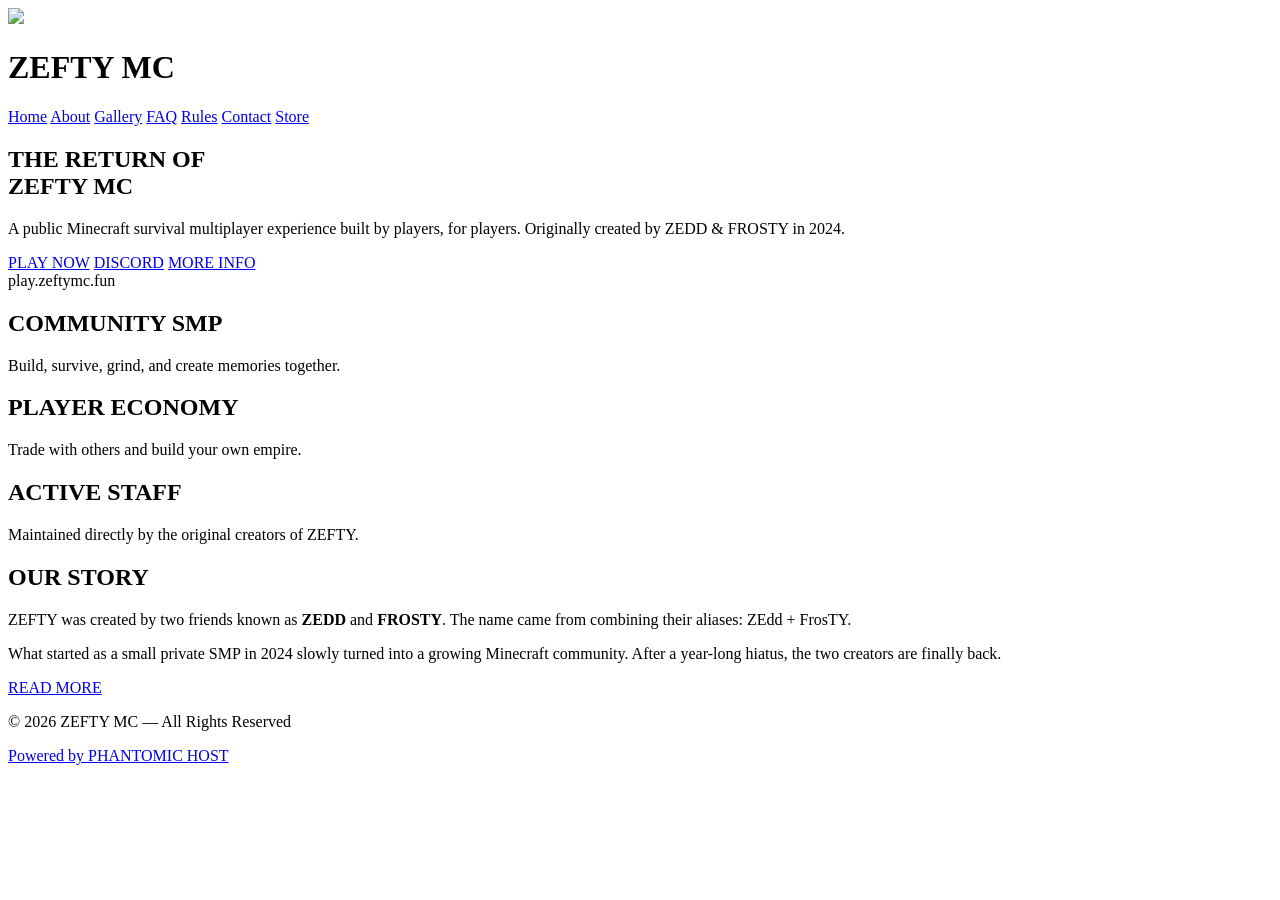
==== index.html @ d6f09f88 "Create index.html" ====
<!DOCTYPE html>
<html lang="en">
<head>
<meta charset="UTF-8">
<meta name="viewport" content="width=device-width, initial-scale=1.0">
<title>ZEFTY MC</title>
<link rel="stylesheet" href="style.css">
<link rel="preconnect" href="https://fonts.googleapis.com">
<link href="https://fonts.googleapis.com/css2?family=Poppins:wght@300;400;600;700&display=swap" rel="stylesheet">
</head>

<body>

<header>
    <div class="logo-area">
        <img src="https://zefty.store/images/zefty.png">
        <h1>ZEFTY MC</h1>
    </div>

    <nav>
        <a href="/">Home</a>
        <a href="/about/">About</a>
        <a href="/gallery/">Gallery</a>
        <a href="/faq/">FAQ</a>
        <a href="/rules/">Rules</a>
        <a href="/contact/">Contact</a>
        <a href="/store/">Store</a>
    </nav>
</header>

<section class="hero">

    <div class="hero-content">
        <h1>THE RETURN OF<br>ZEFTY MC</h1>

        <p>
            A public Minecraft survival multiplayer experience built by players,
            for players. Originally created by ZEDD & FROSTY in 2024.
        </p>

        <div class="hero-buttons">
            <a href="/how-to-join/" class="main-btn">PLAY NOW</a>
            <a href="https://discord.gg/G9bkcrvzmv" class="secondary-btn">DISCORD</a>
            <a href="/about/" class="secondary-btn">MORE INFO</a>
        </div>

        <div class="server-ip">
            play.zeftymc.fun
        </div>
    </div>

</section>

<section class="features">

    <div class="card">
        <h2>COMMUNITY SMP</h2>
        <p>Build, survive, grind, and create memories together.</p>
    </div>

    <div class="card">
        <h2>PLAYER ECONOMY</h2>
        <p>Trade with others and build your own empire.</p>
    </div>

    <div class="card">
        <h2>ACTIVE STAFF</h2>
        <p>Maintained directly by the original creators of ZEFTY.</p>
    </div>

</section>

<section class="about-preview">

    <div class="about-box">
        <h2>OUR STORY</h2>

        <p>
            ZEFTY was created by two friends known as
            <strong>ZEDD</strong> and <strong>FROSTY</strong>.
            The name came from combining their aliases:
            ZEdd + FrosTY.
        </p>

        <p>
            What started as a small private SMP in 2024 slowly turned into
            a growing Minecraft community. After a year-long hiatus,
            the two creators are finally back.
        </p>

        <a href="/about/" class="main-btn">READ MORE</a>
    </div>

</section>

<footer>
    <p>© 2026 ZEFTY MC — All Rights Reserved</p>
    <a href="https://phantomichost.com/" class="server-ip">Powered by PHANTOMIC HOST</a>
</footer>

</body>
</html>
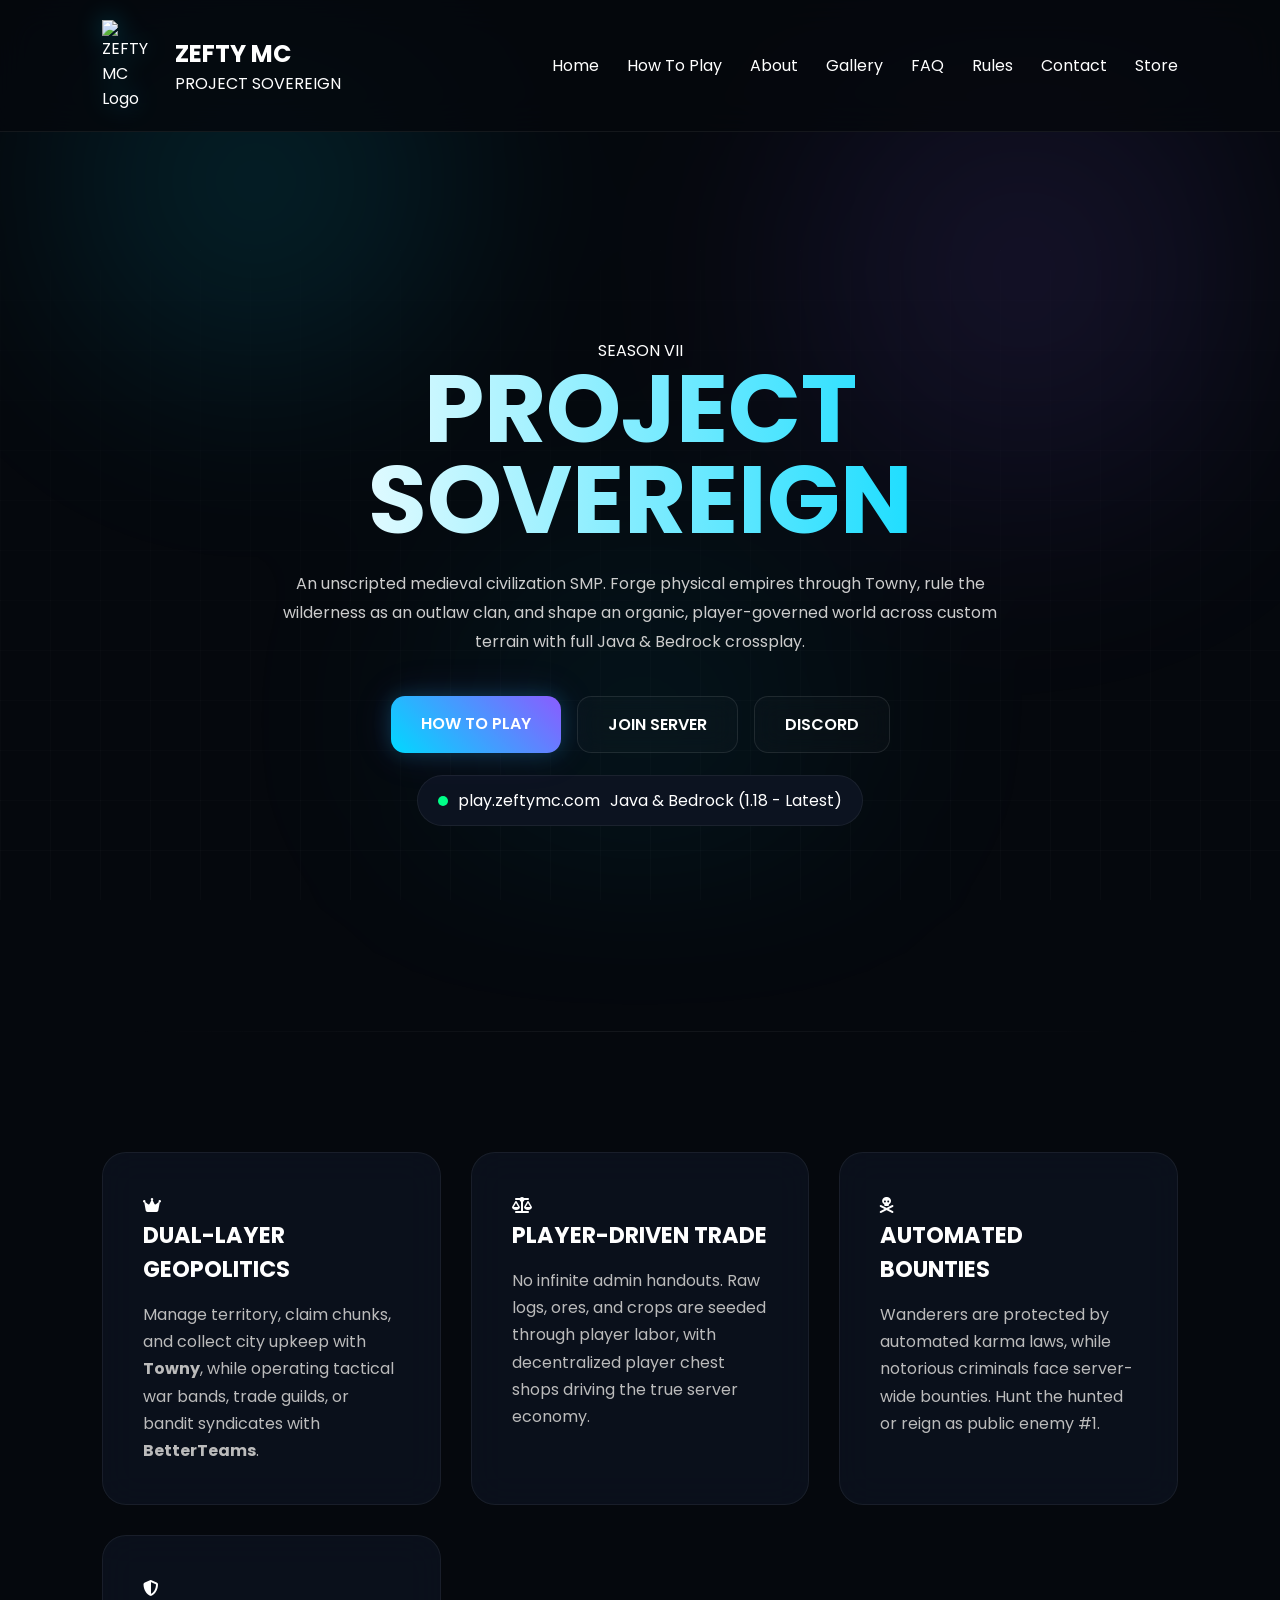
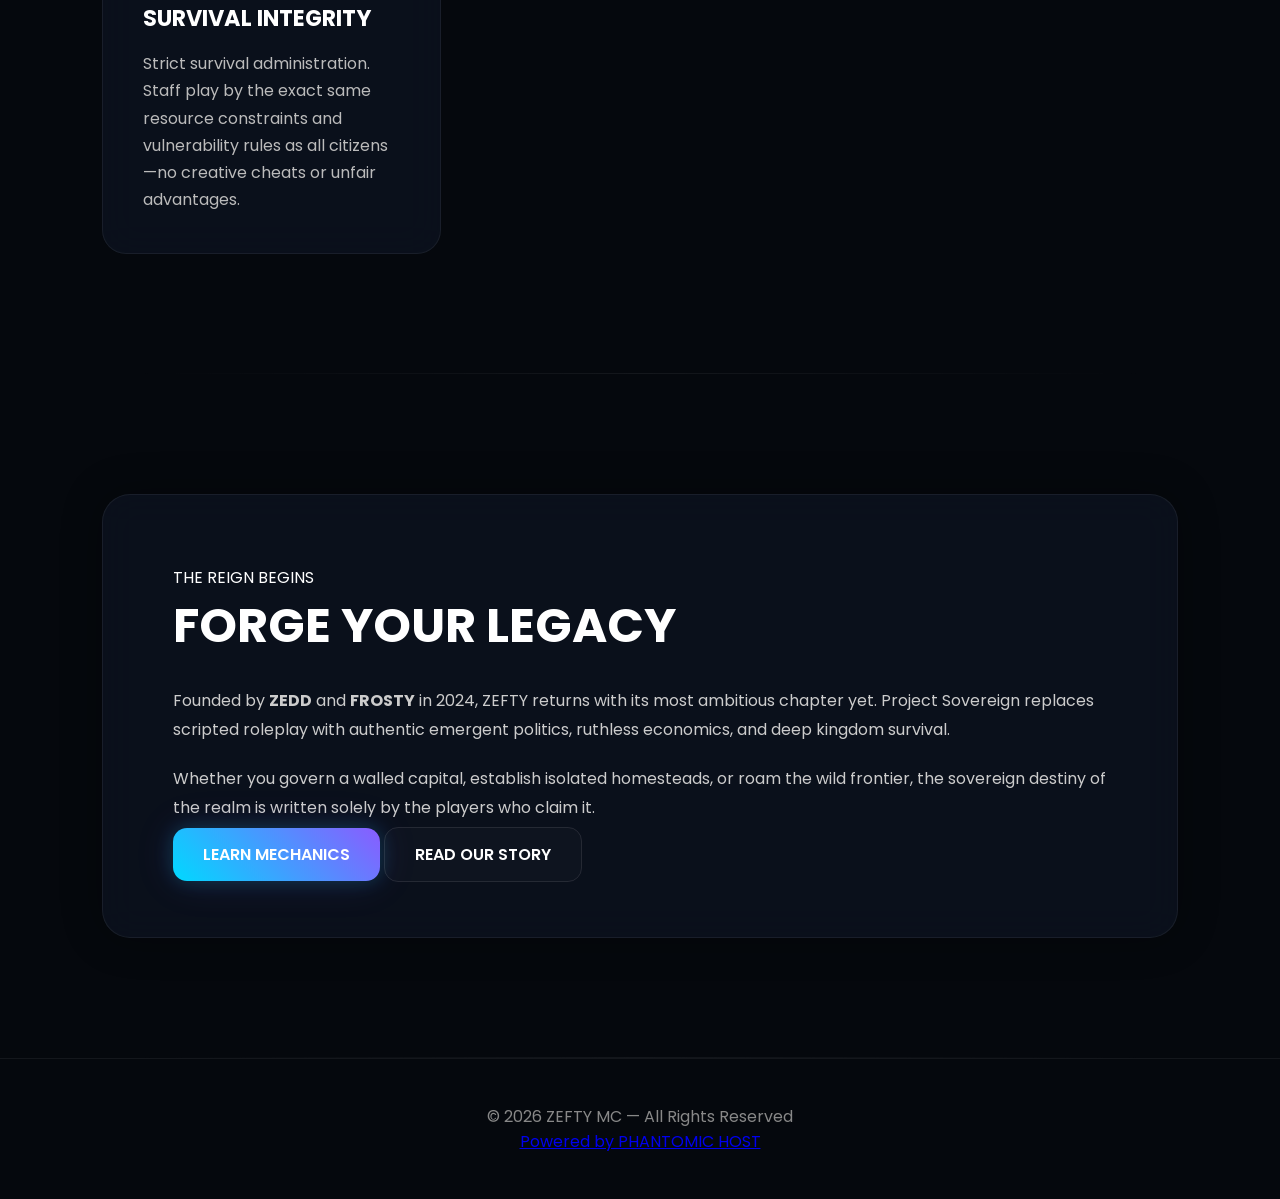
==== commit a2ea49be: "Update index.html" ====
--- a/index.html
+++ b/index.html
@@ -1,24 +1,68 @@
 <!DOCTYPE html>
 <html lang="en">
 <head>
-<meta charset="UTF-8">
-<meta name="viewport" content="width=device-width, initial-scale=1.0">
-<title>ZEFTY MC</title>
-<link rel="stylesheet" href="style.css">
-<link rel="preconnect" href="https://fonts.googleapis.com">
-<link href="https://fonts.googleapis.com/css2?family=Poppins:wght@300;400;600;700&display=swap" rel="stylesheet">
+    <meta charset="UTF-8">
+    <meta name="viewport" content="width=device-width, initial-scale=1.0">
+
+    <!-- SEO Primary Meta Tags -->
+    <title>ZEFTY MC S7: PROJECT SOVEREIGN | Hardcore Civilization SMP</title>
+    <meta name="title" content="ZEFTY MC S7: PROJECT SOVEREIGN | Hardcore Civilization SMP">
+    <meta name="description" content="ZEFTY MC Season 7: Project Sovereign. A gritty, unscripted medieval civilization SMP with dual-layer geopolitics (Towny + Clans), custom terrain, automated bounties, and a player-driven economy. Full Java & Bedrock crossplay.">
+    <meta name="keywords" content="Minecraft, Civilization SMP, Minecraft Server, Project Sovereign, ZEFTY MC, Towny, Java Bedrock Crossplay, Hardcore Survival, Medieval Minecraft">
+    <meta name="robots" content="index, follow">
+    <meta name="theme-color" content="#d4af37">
+    <link rel="canonical" href="https://zeftymc.com/">
+
+    <!-- Open Graph / Facebook -->
+    <meta property="og:type" content="website">
+    <meta property="og:url" content="https://zeftymc.com/">
+    <meta property="og:title" content="ZEFTY MC S7: PROJECT SOVEREIGN | Hardcore Civilization SMP">
+    <meta property="og:description" content="Build empires, enforce laws, or lead nomadic outlaw clans. Unscripted 1.21 Civilization SMP featuring Towny, automated bounties, and player-driven economies.">
+    <meta property="og:image" content="https://zefty.store/images/zefty.png">
+
+    <!-- Twitter Card -->
+    <meta property="twitter:card" content="summary_large_image">
+    <meta property="twitter:url" content="https://zeftymc.com/">
+    <meta property="twitter:title" content="ZEFTY MC S7: PROJECT SOVEREIGN">
+    <meta property="twitter:description" content="A gritty, unscripted medieval civilization SMP with dual-layer politics and player economies. Join now on Java & Bedrock!">
+    <meta property="twitter:image" content="https://zefty.store/images/zefty.png">
+
+    <!-- Structured Data (JSON-LD) for Search Engines -->
+    <script type="application/ld+json">
+    {
+      "@context": "https://schema.org",
+      "@type": "VideoGame",
+      "name": "ZEFTY MC S7: PROJECT SOVEREIGN",
+      "genre": ["Civilization", "Survival Multiplayer", "Sandbox", "Roleplay"],
+      "gamePlatform": ["PC", "Mobile", "Console"],
+      "operatingSystem": ["Java", "Bedrock"],
+      "url": "https://zeftymc.com/",
+      "description": "Hardcore medieval civilization Minecraft SMP with Towny geopolitics, outlaw clans, and organic player-driven governance."
+    }
+    </script>
+
+    <link rel="stylesheet" href="style.css">
+    <link rel="preconnect" href="https://fonts.googleapis.com">
+    <link rel="preconnect" href="https://fonts.gstatic.com" crossorigin>
+    <link href="https://fonts.googleapis.com/css2?family=Cinzel:wght@600;700;900&family=Poppins:wght@300;400;600;700&display=swap" rel="stylesheet">
+
+    <link rel="stylesheet" href="https://cdnjs.cloudflare.com/ajax/libs/font-awesome/6.5.2/css/all.min.css">
 </head>
 
 <body>
 
 <header>
     <div class="logo-area">
-        <img src="https://zefty.store/images/zefty.png">
-        <h1>ZEFTY MC</h1>
+        <img src="https://zefty.store/images/zefty.png" alt="ZEFTY MC Logo" class="server-logo">
+        <div class="brand-text">
+            <h1>ZEFTY MC</h1>
+            <span>PROJECT SOVEREIGN</span>
+        </div>
     </div>
 
     <nav>
         <a href="/">Home</a>
+        <a href="/how-to-play/" class="nav-highlight">How To Play</a>
         <a href="/about/">About</a>
         <a href="/gallery/">Gallery</a>
         <a href="/faq/">FAQ</a>
@@ -29,73 +73,81 @@
 </header>
 
 <section class="hero">
-
     <div class="hero-content">
-        <h1>THE RETURN OF<br>ZEFTY MC</h1>
+        <div class="season-badge">SEASON VII</div>
+        <h1>PROJECT<br>SOVEREIGN</h1>
 
         <p>
-            A public Minecraft survival multiplayer experience built by players,
-            for players. Originally created by ZEDD & FROSTY in 2024.
+            An unscripted medieval civilization SMP. Forge physical empires through Towny, 
+            rule the wilderness as an outlaw clan, and shape an organic, player-governed world 
+            across custom terrain with full Java & Bedrock crossplay.
         </p>
 
         <div class="hero-buttons">
-            <a href="/how-to-join/" class="main-btn">PLAY NOW</a>
-            <a href="https://discord.gg/G9bkcrvzmv" class="secondary-btn">DISCORD</a>
-            <a href="/about/" class="secondary-btn">MORE INFO</a>
+            <a href="/how-to-play/" class="main-btn">HOW TO PLAY</a>
+            <a href="/how-to-join/" class="secondary-btn">JOIN SERVER</a>
+            <a href="https://discord.gg/G9bkcrvzmv" target="_blank" rel="noopener noreferrer" class="secondary-btn">DISCORD</a>
         </div>
 
-        <div class="server-ip">
-            play.zeftymc.fun
+        <div class="status-box">
+            <div class="pulse"></div>
+            <span class="server-ip-text" onclick="navigator.clipboard.writeText('play.zeftymc.com'); alert('IP Copied to Clipboard!');">play.zeftymc.com</span>
+            <span class="crossplay-tag">Java & Bedrock (1.18 - Latest)</span>
         </div>
     </div>
-
 </section>
 
 <section class="features">
-
     <div class="card">
-        <h2>COMMUNITY SMP</h2>
-        <p>Build, survive, grind, and create memories together.</p>
+        <div class="card-icon"><i class="fa-solid fa-crown"></i></div>
+        <h2>DUAL-LAYER GEOPOLITICS</h2>
+        <p>Manage territory, claim chunks, and collect city upkeep with <strong>Towny</strong>, while operating tactical war bands, trade guilds, or bandit syndicates with <strong>BetterTeams</strong>.</p>
     </div>
 
     <div class="card">
-        <h2>PLAYER ECONOMY</h2>
-        <p>Trade with others and build your own empire.</p>
+        <div class="card-icon"><i class="fa-solid fa-scale-balanced"></i></div>
+        <h2>PLAYER-DRIVEN TRADE</h2>
+        <p>No infinite admin handouts. Raw logs, ores, and crops are seeded through player labor, with decentralized player chest shops driving the true server economy.</p>
     </div>
 
     <div class="card">
-        <h2>ACTIVE STAFF</h2>
-        <p>Maintained directly by the original creators of ZEFTY.</p>
+        <div class="card-icon"><i class="fa-solid fa-skull-crossbones"></i></div>
+        <h2>AUTOMATED BOUNTIES</h2>
+        <p>Wanderers are protected by automated karma laws, while notorious criminals face server-wide bounties. Hunt the hunted or reign as public enemy #1.</p>
     </div>
 
+    <div class="card">
+        <div class="card-icon"><i class="fa-solid fa-shield-halved"></i></div>
+        <h2>SURVIVAL INTEGRITY</h2>
+        <p>Strict survival administration. Staff play by the exact same resource constraints and vulnerability rules as all citizens—no creative cheats or unfair advantages.</p>
+    </div>
 </section>
 
 <section class="about-preview">
-
     <div class="about-box">
-        <h2>OUR STORY</h2>
+        <div class="about-tag">THE REIGN BEGINS</div>
+        <h2>FORGE YOUR LEGACY</h2>
 
         <p>
-            ZEFTY was created by two friends known as
-            <strong>ZEDD</strong> and <strong>FROSTY</strong>.
-            The name came from combining their aliases:
-            ZEdd + FrosTY.
+            Founded by <strong>ZEDD</strong> and <strong>FROSTY</strong> in 2024, ZEFTY returns with its most ambitious chapter yet. 
+            Project Sovereign replaces scripted roleplay with authentic emergent politics, ruthless economics, and deep kingdom survival.
         </p>
 
         <p>
-            What started as a small private SMP in 2024 slowly turned into
-            a growing Minecraft community. After a year-long hiatus,
-            the two creators are finally back.
+            Whether you govern a walled capital, establish isolated homesteads, or roam the wild frontier, 
+            the sovereign destiny of the realm is written solely by the players who claim it.
         </p>
 
-        <a href="/about/" class="main-btn">READ MORE</a>
+        <div class="about-buttons">
+            <a href="/how-to-play/" class="main-btn">LEARN MECHANICS</a>
+            <a href="/about/" class="secondary-btn">READ OUR STORY</a>
+        </div>
     </div>
-
 </section>
 
 <footer>
     <p>© 2026 ZEFTY MC — All Rights Reserved</p>
-    <a href="https://phantomichost.com/" class="server-ip">Powered by PHANTOMIC HOST</a>
+    <a href="https://phantomichost.com/" target="_blank" rel="noopener noreferrer" class="host-link">Powered by PHANTOMIC HOST</a>
 </footer>
 
 </body>
--- a/style.css
+++ b/style.css
@@ -0,0 +1,1007 @@
+*{
+    margin:0;
+    padding:0;
+    box-sizing:border-box;
+}
+
+html{
+    scroll-behavior:smooth;
+}
+
+body{
+    font-family:'Poppins',sans-serif;
+    background:#05080d;
+    color:white;
+    overflow-x:hidden;
+    position:relative;
+}
+
+/* =========================
+BACKGROUND EFFECTS
+========================= */
+
+body::before{
+    content:'';
+    position:fixed;
+    inset:0;
+
+    background:
+    radial-gradient(circle at 20% 20%, #00d9ff22, transparent 25%),
+    radial-gradient(circle at 80% 30%, #8a5cff22, transparent 30%),
+    radial-gradient(circle at 50% 80%, #00d9ff11, transparent 35%);
+
+    filter:blur(70px);
+
+    z-index:-3;
+
+    animation:aurora 14s ease infinite alternate;
+}
+
+body::after{
+    content:'';
+    position:fixed;
+    inset:0;
+
+    background-image:
+    linear-gradient(#ffffff05 1px, transparent 1px),
+    linear-gradient(90deg,#ffffff05 1px, transparent 1px);
+
+    background-size:50px 50px;
+
+    mask-image:linear-gradient(to bottom, transparent, black);
+
+    z-index:-2;
+
+    animation:gridMove 20s linear infinite;
+}
+
+@keyframes aurora{
+    from{
+        transform:scale(1) translateY(0px);
+    }
+
+    to{
+        transform:scale(1.15) translateY(-40px);
+    }
+}
+
+@keyframes gridMove{
+    from{
+        transform:translateY(0px);
+    }
+
+    to{
+        transform:translateY(50px);
+    }
+}
+
+/* =========================
+CURSOR GLOW
+========================= */
+
+.cursor-glow{
+    position:fixed;
+
+    width:300px;
+    height:300px;
+
+    background:
+    radial-gradient(circle,#00d9ff18 0%, transparent 70%);
+
+    border-radius:50%;
+
+    pointer-events:none;
+
+    transform:translate(-50%,-50%);
+
+    z-index:-1;
+}
+
+/* =========================
+HEADER
+========================= */
+
+header{
+    display:flex;
+    justify-content:space-between;
+    align-items:center;
+
+    padding:20px 8%;
+
+    position:sticky;
+    top:0;
+
+    backdrop-filter:blur(18px);
+
+    background:#05080dcf;
+
+    border-bottom:1px solid #ffffff10;
+
+    z-index:1000;
+}
+
+.logo-area{
+    display:flex;
+    align-items:center;
+    gap:15px;
+}
+
+.logo-area img{
+    width:58px;
+
+    filter:
+    drop-shadow(0 0 12px #00d9ff55);
+}
+
+.logo-area h1{
+    font-size:1.5rem;
+    font-weight:700;
+}
+
+nav{
+    display:flex;
+    gap:28px;
+}
+
+nav a{
+    position:relative;
+
+    color:white;
+    text-decoration:none;
+
+    transition:0.3s;
+}
+
+nav a::after{
+    content:'';
+
+    position:absolute;
+    left:0;
+    bottom:-6px;
+
+    width:0%;
+    height:2px;
+
+    background:#00d9ff;
+
+    transition:0.3s;
+}
+
+nav a:hover{
+    color:#00d9ff;
+}
+
+nav a:hover::after{
+    width:100%;
+}
+
+/* =========================
+SECTION DIVIDER
+========================= */
+
+section{
+    position:relative;
+}
+
+section::after{
+    content:'';
+
+    position:absolute;
+    bottom:0;
+    left:50%;
+
+    width:80%;
+    height:1px;
+
+    background:
+    linear-gradient(
+        to right,
+        transparent,
+        #ffffff10,
+        transparent
+    );
+
+    transform:translateX(-50%);
+}
+
+/* =========================
+HERO
+========================= */
+
+.hero{
+    min-height:100vh;
+
+    display:flex;
+    justify-content:center;
+    align-items:center;
+
+    text-align:center;
+
+    padding:0 10%;
+}
+
+.hero-content{
+    animation:
+    fadeUp 1s ease,
+    floatHero 6s ease-in-out infinite;
+}
+
+.hero h1{
+    font-size:6rem;
+    line-height:0.95;
+
+    margin-bottom:25px;
+
+    background:linear-gradient(
+        90deg,
+        #ffffff,
+        #00d9ff,
+        #8a5cff,
+        #ffffff
+    );
+
+    background-size:300%;
+
+    -webkit-background-clip:text;
+    -webkit-text-fill-color:transparent;
+
+    animation:gradientText 8s linear infinite;
+}
+
+.hero p{
+    max-width:720px;
+
+    margin:auto;
+
+    color:#cccccc;
+
+    line-height:1.8;
+
+    margin-bottom:40px;
+}
+
+@keyframes gradientText{
+    0%{
+        background-position:0%;
+    }
+
+    100%{
+        background-position:300%;
+    }
+}
+
+@keyframes floatHero{
+    0%{
+        transform:translateY(0px);
+    }
+
+    50%{
+        transform:translateY(-10px);
+    }
+
+    100%{
+        transform:translateY(0px);
+    }
+}
+
+/* =========================
+BUTTONS
+========================= */
+
+.hero-buttons{
+    display:flex;
+    justify-content:center;
+    flex-wrap:wrap;
+    gap:16px;
+}
+
+.main-btn,
+.secondary-btn{
+    position:relative;
+
+    overflow:hidden;
+
+    padding:15px 30px;
+
+    border-radius:14px;
+
+    text-decoration:none;
+
+    font-weight:600;
+
+    transition:0.35s;
+}
+
+.main-btn{
+    background:
+    linear-gradient(
+        45deg,
+        #00d9ff,
+        #8a5cff
+    );
+
+    color:white;
+
+    box-shadow:
+    0 0 20px #00d9ff33,
+    0 0 40px #8a5cff22;
+}
+
+
+.main-btn:hover{
+    transform:
+    translateY(-5px)
+    scale(1.03);
+}
+
+.secondary-btn{
+    border:1px solid #ffffff18;
+
+    background:#ffffff05;
+
+    backdrop-filter:blur(12px);
+
+    color:white;
+}
+
+.secondary-btn:hover{
+    background:#ffffff10;
+
+    transform:translateY(-4px);
+}
+
+/* =========================
+SERVER STATUS
+========================= */
+
+.server-ip{
+    margin-top:35px;
+
+    font-size:1.15rem;
+
+    color:#00d9ff;
+}
+
+.status-box{
+    margin-top:22px;
+
+    display:inline-flex;
+    align-items:center;
+    gap:10px;
+
+    background:#0c1320;
+
+    padding:12px 20px;
+
+    border-radius:999px;
+
+    border:1px solid #ffffff10;
+}
+
+.pulse{
+    width:10px;
+    height:10px;
+
+    background:#00ff88;
+
+    border-radius:50%;
+
+    animation:pulse 2s infinite;
+}
+
+@keyframes pulse{
+    0%{
+        box-shadow:0 0 0 0 #00ff8866;
+    }
+
+    70%{
+        box-shadow:0 0 0 12px transparent;
+    }
+
+    100%{
+        box-shadow:0 0 0 0 transparent;
+    }
+}
+
+/* =========================
+FEATURES
+========================= */
+
+.features{
+    display:grid;
+
+    grid-template-columns:
+    repeat(auto-fit,minmax(270px,1fr));
+
+    gap:30px;
+
+    padding:120px 8%;
+}
+
+.card{
+    position:relative;
+
+    background:rgba(12,19,32,0.75);
+
+    backdrop-filter:blur(18px);
+
+    border:1px solid #ffffff10;
+
+    border-radius:24px;
+
+    padding:40px;
+
+    overflow:hidden;
+
+    transition:0.4s;
+}
+
+.card::before{
+    content:'';
+
+    position:absolute;
+
+    inset:0;
+
+    background:
+    linear-gradient(
+        130deg,
+        transparent,
+        #ffffff08,
+        transparent
+    );
+
+    opacity:0;
+
+    transition:0.4s;
+}
+
+.card:hover::before{
+    opacity:1;
+}
+
+.card:hover{
+    transform:
+    translateY(-10px);
+
+    border-color:#00d9ff55;
+
+    box-shadow:
+    0 0 25px #00d9ff22,
+    0 0 60px #8a5cff11;
+}
+
+.card h2{
+    margin-bottom:15px;
+
+    font-size:1.4rem;
+}
+
+.card p{
+    color:#bbbbbb;
+    line-height:1.7;
+}
+
+/* =========================
+ABOUT SECTION
+========================= */
+
+.about-preview{
+    padding:120px 8%;
+}
+
+.about-box{
+    background:rgba(12,19,32,0.75);
+
+    backdrop-filter:blur(18px);
+
+    border-radius:28px;
+
+    padding:70px;
+
+    border:1px solid #ffffff10;
+
+    box-shadow:
+    0 0 40px #00000055;
+}
+
+.about-box h2{
+    font-size:3rem;
+    margin-bottom:25px;
+}
+
+.about-box p{
+    margin:20px 0;
+
+    color:#cccccc;
+
+    line-height:1.8;
+}
+
+/* =========================
+FOOTER
+========================= */
+
+footer{
+    text-align:center;
+
+    padding:45px;
+
+    border-top:1px solid #ffffff10;
+
+    color:#888;
+}
+
+/* =========================
+REVEAL ANIMATION
+========================= */
+
+.reveal{
+    opacity:0;
+    transform:translateY(40px) scale(0.96);
+    filter:blur(10px);
+
+    transition:
+    opacity 1s ease,
+    transform 1s ease,
+    filter 1s ease;
+}
+
+.reveal.active{
+    opacity:1;
+    transform:translateY(0px) scale(1);
+    filter:blur(0px);
+}
+
+/* =========================
+KEYFRAMES
+========================= */
+
+@keyframes fadeUp{
+    from{
+        opacity:0;
+        transform:translateY(40px);
+    }
+
+    to{
+        opacity:1;
+        transform:translateY(0px);
+    }
+}
+
+/* =========================
+MOBILE
+========================= */
+
+@media(max-width:900px){
+
+    header{
+        flex-direction:column;
+        gap:20px;
+    }
+
+    nav{
+        flex-wrap:wrap;
+        justify-content:center;
+        gap:18px;
+    }
+
+    .hero h1{
+        font-size:3.5rem;
+    }
+
+    .hero p{
+        font-size:0.95rem;
+    }
+
+    .about-box{
+        padding:40px;
+    }
+
+    .about-box h2{
+        font-size:2rem;
+    }
+
+}
+
+.gallery-section{
+    padding:120px 8%;
+}
+
+.gallery-grid{
+    display:grid;
+
+    grid-template-columns:
+    repeat(auto-fit,minmax(320px,1fr));
+
+    gap:25px;
+}
+
+.gallery-item{
+    position:relative;
+
+    overflow:hidden;
+
+    border-radius:24px;
+
+    border:1px solid #ffffff10;
+
+    background:#0c1320;
+
+    transition:0.4s;
+}
+
+.gallery-item img{
+    width:100%;
+    height:100%;
+
+    object-fit:cover;
+
+    transition:0.6s;
+}
+
+.gallery-item:hover{
+    transform:translateY(-10px);
+
+    box-shadow:
+    0 0 30px #00d9ff22;
+}
+
+.gallery-item:hover img{
+    transform:scale(1.06);
+}
+
+.faq-section{
+    padding:120px 8%;
+
+    display:flex;
+    flex-direction:column;
+    gap:25px;
+}
+
+.faq-box{
+    background:
+    rgba(12,19,32,0.75);
+
+    backdrop-filter:blur(18px);
+
+    border:1px solid #ffffff10;
+
+    border-radius:24px;
+
+    padding:35px;
+
+    transition:0.4s;
+}
+
+.faq-box:hover{
+    transform:translateY(-6px);
+
+    border-color:#00d9ff44;
+
+    box-shadow:
+    0 0 25px #00d9ff11;
+}
+
+.faq-box h2{
+    margin-bottom:15px;
+
+    font-size:1.3rem;
+}
+
+.faq-box p{
+    color:#bbbbbb;
+
+    line-height:1.8;
+}
+
+.rules-section{
+    padding:120px 8%;
+
+    display:flex;
+    flex-direction:column;
+    gap:25px;
+}
+
+.rule-card{
+    display:flex;
+    align-items:flex-start;
+    gap:30px;
+
+    background:
+    rgba(12,19,32,0.75);
+
+    backdrop-filter:blur(18px);
+
+    border:1px solid #ffffff10;
+
+    border-radius:24px;
+
+    padding:35px;
+
+    transition:0.4s;
+}
+
+.rule-card:hover{
+    transform:translateY(-8px);
+
+    border-color:#00d9ff44;
+
+    box-shadow:
+    0 0 30px #00d9ff11;
+}
+
+.rule-card span{
+    min-width:70px;
+    height:70px;
+
+    display:flex;
+    justify-content:center;
+    align-items:center;
+
+    border-radius:18px;
+
+    background:
+    linear-gradient(
+        135deg,
+        #00d9ff,
+        #8a5cff
+    );
+
+    font-size:1.4rem;
+    font-weight:700;
+
+    box-shadow:
+    0 0 20px #00d9ff33;
+}
+
+.rule-card h2{
+    margin-bottom:12px;
+
+    font-size:1.4rem;
+}
+
+.rule-card p{
+    color:#bbbbbb;
+
+    line-height:1.8;
+}
+
+@media(max-width:800px){
+
+    .rule-card{
+        flex-direction:column;
+    }
+
+}
+
+.contact-section{
+    padding:120px 8%;
+
+    display:grid;
+
+    grid-template-columns:
+    repeat(auto-fit,minmax(280px,1fr));
+
+    gap:25px;
+}
+
+.contact-card{
+    background:
+    rgba(12,19,32,0.75);
+
+    backdrop-filter:blur(18px);
+
+    border:1px solid #ffffff10;
+
+    border-radius:24px;
+
+    padding:40px;
+
+    transition:0.4s;
+
+    text-align:center;
+}
+
+.contact-card:hover{
+    transform:translateY(-8px);
+
+    border-color:#00d9ff55;
+
+    box-shadow:
+    0 0 30px #00d9ff11;
+}
+
+.contact-card h2{
+    margin-bottom:15px;
+
+    font-size:1.5rem;
+}
+
+.contact-card p{
+    color:#bbbbbb;
+
+    line-height:1.8;
+}
+
+.server-box{
+    margin-top:35px;
+
+    display:inline-block;
+
+    padding:25px 40px;
+
+    border-radius:24px;
+
+    background:
+    rgba(12,19,32,0.75);
+
+    backdrop-filter:blur(18px);
+
+    border:1px solid #ffffff10;
+
+    box-shadow:
+    0 0 40px #00d9ff11;
+}
+
+.server-box span{
+    display:block;
+
+    font-size:0.9rem;
+
+    letter-spacing:2px;
+
+    color:#888;
+
+    margin-bottom:10px;
+}
+
+.server-box h2{
+    font-size:2rem;
+
+    color:#00d9ff;
+}
+
+.join-section{
+    padding:120px 8%;
+
+    display:flex;
+    flex-direction:column;
+
+    gap:25px;
+}
+
+.join-card{
+    display:flex;
+    align-items:flex-start;
+
+    gap:30px;
+
+    padding:35px;
+
+    border-radius:24px;
+
+    background:
+    rgba(12,19,32,0.75);
+
+    backdrop-filter:blur(18px);
+
+    border:1px solid #ffffff10;
+
+    transition:0.4s;
+}
+
+.join-card:hover{
+    transform:translateY(-8px);
+
+    border-color:#00d9ff44;
+
+    box-shadow:
+    0 0 30px #00d9ff11;
+}
+
+.join-card span{
+    min-width:70px;
+    height:70px;
+
+    display:flex;
+    justify-content:center;
+    align-items:center;
+
+    border-radius:18px;
+
+    background:
+    linear-gradient(
+        135deg,
+        #00d9ff,
+        #8a5cff
+    );
+
+    font-size:1.4rem;
+    font-weight:700;
+
+    box-shadow:
+    0 0 20px #00d9ff33;
+}
+
+.join-card h2{
+    margin-bottom:12px;
+
+    font-size:1.4rem;
+}
+
+.join-card p{
+    color:#bbbbbb;
+
+    line-height:1.8;
+}
+
+@media(max-width:800px){
+
+    .join-card{
+        flex-direction:column;
+    }
+
+}
+
+.store-section{
+    padding:120px 8%;
+
+    display:flex;
+    justify-content:center;
+}
+
+.store-card{
+    width:100%;
+    max-width:800px;
+
+    padding:60px;
+
+    border-radius:28px;
+
+    background:
+    rgba(12,19,32,0.75);
+
+    backdrop-filter:blur(18px);
+
+    border:1px solid #ffffff10;
+
+    text-align:center;
+
+    transition:0.4s;
+}
+
+.store-card:hover{
+    transform:translateY(-8px);
+
+    border-color:#00d9ff44;
+
+    box-shadow:
+    0 0 40px #00d9ff11;
+}
+
+.store-card h2{
+    font-size:3rem;
+
+    margin-bottom:20px;
+}
+
+.store-card p{
+    color:#bbbbbb;
+
+    line-height:1.8;
+
+    margin-bottom:15px;
+}
+
+.store-card ul{
+    list-style:none;
+
+    margin-top:25px;
+}
+
+.store-card li{
+    margin:12px 0;
+
+    color:#dddddd;
+}
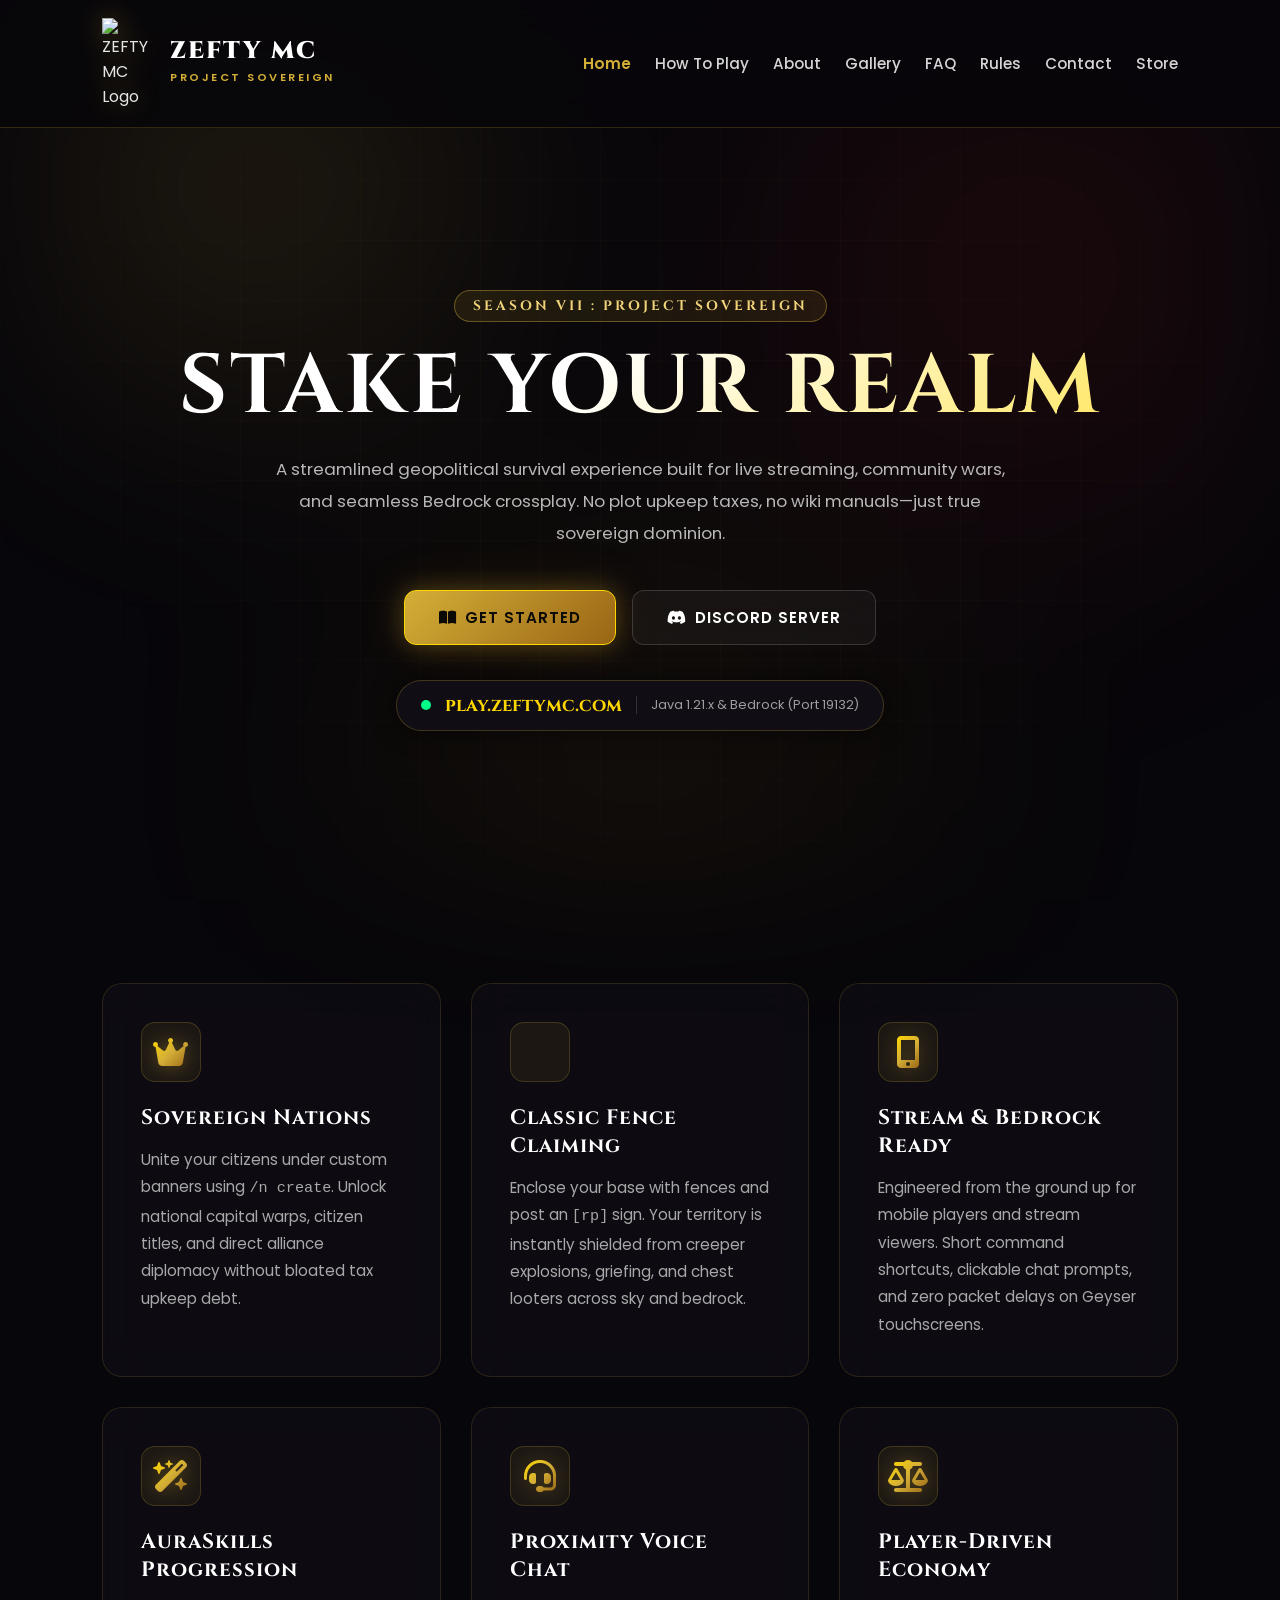
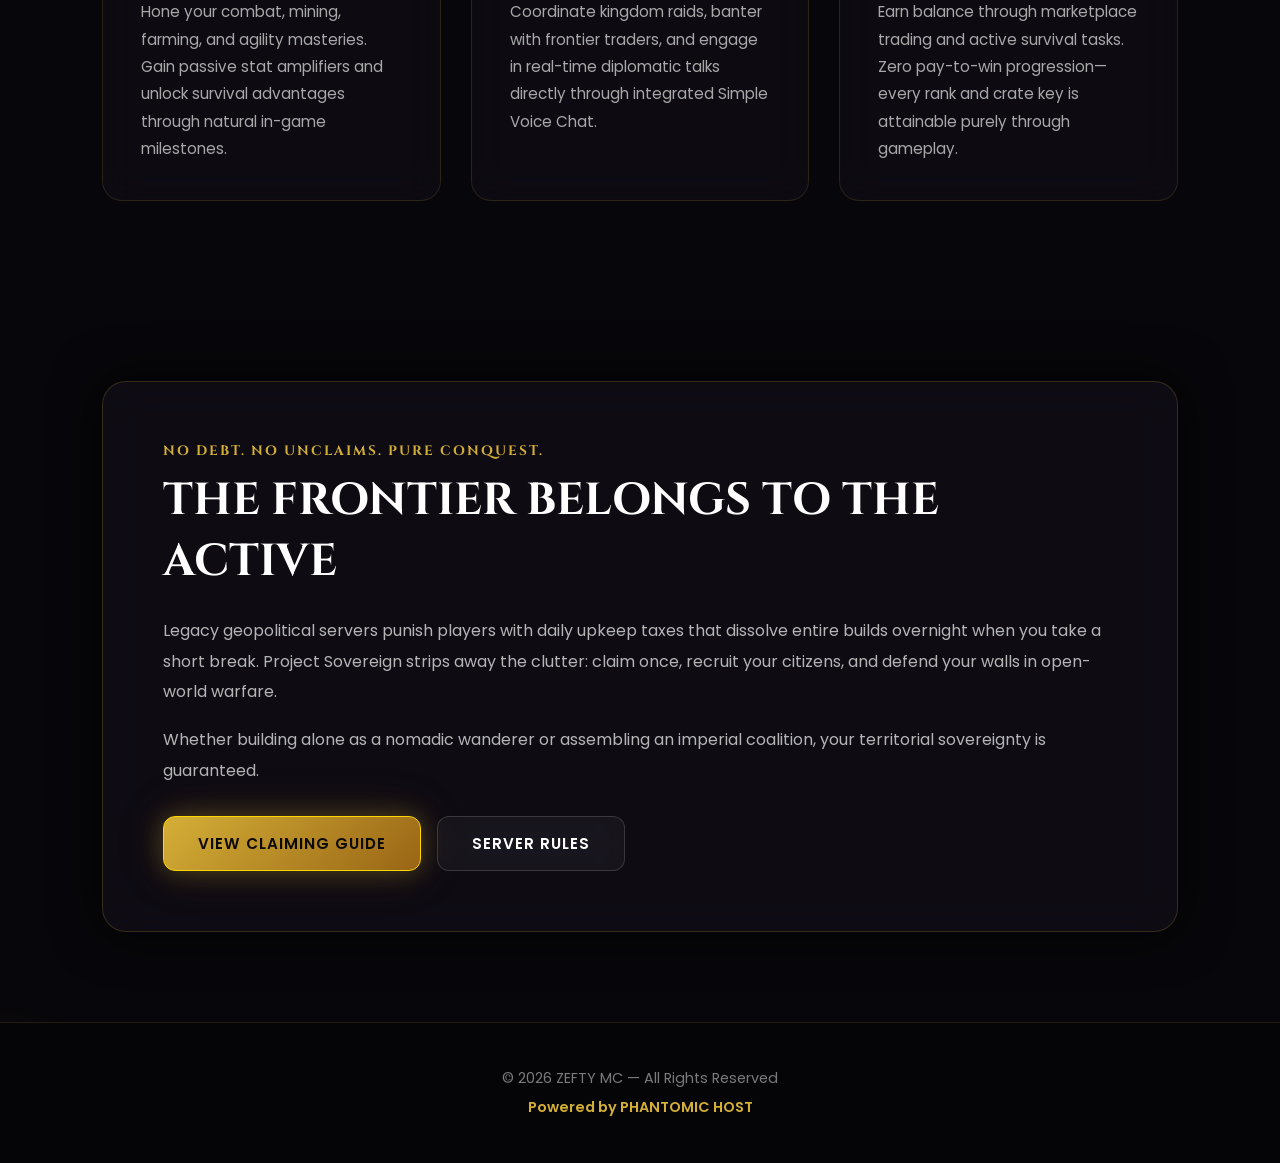
==== commit 5e485b49: "Update index.html" ====
--- a/index.html
+++ b/index.html
@@ -5,10 +5,10 @@
     <meta name="viewport" content="width=device-width, initial-scale=1.0">
 
     <!-- SEO Primary Meta Tags -->
-    <title>ZEFTY MC S7: PROJECT SOVEREIGN | Hardcore Civilization SMP</title>
-    <meta name="title" content="ZEFTY MC S7: PROJECT SOVEREIGN | Hardcore Civilization SMP">
-    <meta name="description" content="ZEFTY MC Season 7: Project Sovereign. A gritty, unscripted medieval civilization SMP with dual-layer geopolitics (Towny + Clans), custom terrain, automated bounties, and a player-driven economy. Full Java & Bedrock crossplay.">
-    <meta name="keywords" content="Minecraft, Civilization SMP, Minecraft Server, Project Sovereign, ZEFTY MC, Towny, Java Bedrock Crossplay, Hardcore Survival, Medieval Minecraft">
+    <title>ZEFTY MC S7: PROJECT SOVEREIGN | Crossplay Geopolitical Survival</title>
+    <meta name="title" content="ZEFTY MC S7: PROJECT SOVEREIGN | Crossplay Geopolitical Survival">
+    <meta name="description" content="Enter ZEFTY MC Season 7: Project Sovereign. A streamlined crossplay survival experience featuring classic fence-and-sign territory protection, sovereign nations, and skill-based progression for Java and Bedrock.">
+    <meta name="keywords" content="ZEFTY MC, Project Sovereign, Minecraft Survival Server, Minecraft Bedrock Crossplay, RedProtect Minecraft, Sovereign Nations Minecraft, Minecraft Indonesia Server">
     <meta name="robots" content="index, follow">
     <meta name="theme-color" content="#d4af37">
     <link rel="canonical" href="https://zeftymc.com/">
@@ -16,37 +16,22 @@
     <!-- Open Graph / Facebook -->
     <meta property="og:type" content="website">
     <meta property="og:url" content="https://zeftymc.com/">
-    <meta property="og:title" content="ZEFTY MC S7: PROJECT SOVEREIGN | Hardcore Civilization SMP">
-    <meta property="og:description" content="Build empires, enforce laws, or lead nomadic outlaw clans. Unscripted 1.21 Civilization SMP featuring Towny, automated bounties, and player-driven economies.">
+    <meta property="og:title" content="ZEFTY MC S7: PROJECT SOVEREIGN | Crossplay Geopolitical Survival">
+    <meta property="og:description" content="Form sovereign realms, claim grief-free territories with fences and signs, and forge your legacy on Java and Bedrock.">
     <meta property="og:image" content="https://zefty.store/images/zefty.png">
 
     <!-- Twitter Card -->
     <meta property="twitter:card" content="summary_large_image">
     <meta property="twitter:url" content="https://zeftymc.com/">
-    <meta property="twitter:title" content="ZEFTY MC S7: PROJECT SOVEREIGN">
-    <meta property="twitter:description" content="A gritty, unscripted medieval civilization SMP with dual-layer politics and player economies. Join now on Java & Bedrock!">
+    <meta property="twitter:title" content="ZEFTY MC S7: PROJECT SOVEREIGN | Crossplay Geopolitical Survival">
+    <meta property="twitter:description" content="Streamlined geopolitical survival, grief-free fence claiming, and Bedrock crossplay.">
     <meta property="twitter:image" content="https://zefty.store/images/zefty.png">
 
-    <!-- Structured Data (JSON-LD) for Search Engines -->
-    <script type="application/ld+json">
-    {
-      "@context": "https://schema.org",
-      "@type": "VideoGame",
-      "name": "ZEFTY MC S7: PROJECT SOVEREIGN",
-      "genre": ["Civilization", "Survival Multiplayer", "Sandbox", "Roleplay"],
-      "gamePlatform": ["PC", "Mobile", "Console"],
-      "operatingSystem": ["Java", "Bedrock"],
-      "url": "https://zeftymc.com/",
-      "description": "Hardcore medieval civilization Minecraft SMP with Towny geopolitics, outlaw clans, and organic player-driven governance."
-    }
-    </script>
-
     <link rel="stylesheet" href="style.css">
+    <link rel="stylesheet" href="https://cdnjs.cloudflare.com/ajax/libs/font-awesome/6.5.2/css/all.min.css">
     <link rel="preconnect" href="https://fonts.googleapis.com">
     <link rel="preconnect" href="https://fonts.gstatic.com" crossorigin>
-    <link href="https://fonts.googleapis.com/css2?family=Cinzel:wght@600;700;900&family=Poppins:wght@300;400;600;700&display=swap" rel="stylesheet">
-
-    <link rel="stylesheet" href="https://cdnjs.cloudflare.com/ajax/libs/font-awesome/6.5.2/css/all.min.css">
+    <link href="https://fonts.googleapis.com/css2?family=Cinzel:wght@600;700;900&family=Poppins:wght@300;400;500;600;700&display=swap" rel="stylesheet">
 </head>
 
 <body>
@@ -61,8 +46,8 @@
     </div>
 
     <nav>
-        <a href="/">Home</a>
-        <a href="/how-to-play/" class="nav-highlight">How To Play</a>
+        <a href="/" class="nav-highlight">Home</a>
+        <a href="/how-to-play/">How To Play</a>
         <a href="/about/">About</a>
         <a href="/gallery/">Gallery</a>
         <a href="/faq/">FAQ</a>
@@ -72,75 +57,111 @@
     </nav>
 </header>
 
+<!-- HERO -->
 <section class="hero">
     <div class="hero-content">
-        <div class="season-badge">SEASON VII</div>
-        <h1>PROJECT<br>SOVEREIGN</h1>
-
-        <p>
-            An unscripted medieval civilization SMP. Forge physical empires through Towny, 
-            rule the wilderness as an outlaw clan, and shape an organic, player-governed world 
-            across custom terrain with full Java & Bedrock crossplay.
+        <div class="season-badge">SEASON VII : PROJECT SOVEREIGN</div>
+        <h1>STAKE YOUR REALM</h1>
+        <p>
+            A streamlined geopolitical survival experience built for live streaming, community wars, and seamless Bedrock crossplay. No plot upkeep taxes, no wiki manuals—just true sovereign dominion.
         </p>
 
         <div class="hero-buttons">
-            <a href="/how-to-play/" class="main-btn">HOW TO PLAY</a>
-            <a href="/how-to-join/" class="secondary-btn">JOIN SERVER</a>
-            <a href="https://discord.gg/G9bkcrvzmv" target="_blank" rel="noopener noreferrer" class="secondary-btn">DISCORD</a>
+            <a href="/how-to-play/" class="main-btn">
+                <i class="fa-solid fa-book-open" style="margin-right: 8px;"></i>GET STARTED
+            </a>
+            <a href="https://discord.gg/5ASkgGyf4f" target="_blank" rel="noopener noreferrer" class="secondary-btn">
+                <i class="fa-brands fa-discord" style="margin-right: 8px;"></i>DISCORD SERVER
+            </a>
         </div>
 
         <div class="status-box">
             <div class="pulse"></div>
-            <span class="server-ip-text" onclick="navigator.clipboard.writeText('play.zeftymc.com'); alert('IP Copied to Clipboard!');">play.zeftymc.com</span>
-            <span class="crossplay-tag">Java & Bedrock (1.18 - Latest)</span>
+            <span class="server-ip-text" id="serverIp" onclick="copyIp()" title="Click to copy server IP">
+                play.zeftymc.com
+            </span>
+            <span class="crossplay-tag">Java 1.21.x & Bedrock (Port 19132)</span>
         </div>
     </div>
 </section>
 
+<!-- CORE FEATURES -->
 <section class="features">
-    <div class="card">
-        <div class="card-icon"><i class="fa-solid fa-crown"></i></div>
-        <h2>DUAL-LAYER GEOPOLITICS</h2>
-        <p>Manage territory, claim chunks, and collect city upkeep with <strong>Towny</strong>, while operating tactical war bands, trade guilds, or bandit syndicates with <strong>BetterTeams</strong>.</p>
-    </div>
-
-    <div class="card">
-        <div class="card-icon"><i class="fa-solid fa-scale-balanced"></i></div>
-        <h2>PLAYER-DRIVEN TRADE</h2>
-        <p>No infinite admin handouts. Raw logs, ores, and crops are seeded through player labor, with decentralized player chest shops driving the true server economy.</p>
-    </div>
-
-    <div class="card">
-        <div class="card-icon"><i class="fa-solid fa-skull-crossbones"></i></div>
-        <h2>AUTOMATED BOUNTIES</h2>
-        <p>Wanderers are protected by automated karma laws, while notorious criminals face server-wide bounties. Hunt the hunted or reign as public enemy #1.</p>
-    </div>
-
-    <div class="card">
-        <div class="card-icon"><i class="fa-solid fa-shield-halved"></i></div>
-        <h2>SURVIVAL INTEGRITY</h2>
-        <p>Strict survival administration. Staff play by the exact same resource constraints and vulnerability rules as all citizens—no creative cheats or unfair advantages.</p>
+    <div class="card reveal">
+        <div class="card-icon">
+            <i class="fa-solid fa-crown"></i>
+        </div>
+        <h2>Sovereign Nations</h2>
+        <p>
+            Unite your citizens under custom banners using <code>/n create</code>. Unlock national capital warps, citizen titles, and direct alliance diplomacy without bloated tax upkeep debt.
+        </p>
+    </div>
+
+    <div class="card reveal">
+        <div class="card-icon">
+            <i class="fa-solid fa-fence"></i>
+        </div>
+        <h2>Classic Fence Claiming</h2>
+        <p>
+            Enclose your base with fences and post an <code>[rp]</code> sign. Your territory is instantly shielded from creeper explosions, griefing, and chest looters across sky and bedrock.
+        </p>
+    </div>
+
+    <div class="card reveal">
+        <div class="card-icon">
+            <i class="fa-solid fa-mobile-screen-button"></i>
+        </div>
+        <h2>Stream & Bedrock Ready</h2>
+        <p>
+            Engineered from the ground up for mobile players and stream viewers. Short command shortcuts, clickable chat prompts, and zero packet delays on Geyser touchscreens.
+        </p>
+    </div>
+
+    <div class="card reveal">
+        <div class="card-icon">
+            <i class="fa-solid fa-wand-magic-sparkles"></i>
+        </div>
+        <h2>AuraSkills Progression</h2>
+        <p>
+            Hone your combat, mining, farming, and agility masteries. Gain passive stat amplifiers and unlock survival advantages through natural in-game milestones.
+        </p>
+    </div>
+
+    <div class="card reveal">
+        <div class="card-icon">
+            <i class="fa-solid fa-headset"></i>
+        </div>
+        <h2>Proximity Voice Chat</h2>
+        <p>
+            Coordinate kingdom raids, banter with frontier traders, and engage in real-time diplomatic talks directly through integrated Simple Voice Chat.
+        </p>
+    </div>
+
+    <div class="card reveal">
+        <div class="card-icon">
+            <i class="fa-solid fa-scale-balanced"></i>
+        </div>
+        <h2>Player-Driven Economy</h2>
+        <p>
+            Earn balance through marketplace trading and active survival tasks. Zero pay-to-win progression—every rank and crate key is attainable purely through gameplay.
+        </p>
     </div>
 </section>
 
+<!-- ABOUT BRIEF -->
 <section class="about-preview">
-    <div class="about-box">
-        <div class="about-tag">THE REIGN BEGINS</div>
-        <h2>FORGE YOUR LEGACY</h2>
-
-        <p>
-            Founded by <strong>ZEDD</strong> and <strong>FROSTY</strong> in 2024, ZEFTY returns with its most ambitious chapter yet. 
-            Project Sovereign replaces scripted roleplay with authentic emergent politics, ruthless economics, and deep kingdom survival.
-        </p>
-
-        <p>
-            Whether you govern a walled capital, establish isolated homesteads, or roam the wild frontier, 
-            the sovereign destiny of the realm is written solely by the players who claim it.
-        </p>
-
+    <div class="about-box reveal">
+        <div class="about-tag">NO DEBT. NO UNCLAIMS. PURE CONQUEST.</div>
+        <h2>THE FRONTIER BELONGS TO THE ACTIVE</h2>
+        <p>
+            Legacy geopolitical servers punish players with daily upkeep taxes that dissolve entire builds overnight when you take a short break. Project Sovereign strips away the clutter: claim once, recruit your citizens, and defend your walls in open-world warfare.
+        </p>
+        <p>
+            Whether building alone as a nomadic wanderer or assembling an imperial coalition, your territorial sovereignty is guaranteed.
+        </p>
         <div class="about-buttons">
-            <a href="/how-to-play/" class="main-btn">LEARN MECHANICS</a>
-            <a href="/about/" class="secondary-btn">READ OUR STORY</a>
+            <a href="/how-to-play/" class="main-btn">VIEW CLAIMING GUIDE</a>
+            <a href="/rules/" class="secondary-btn">SERVER RULES</a>
         </div>
     </div>
 </section>
@@ -150,5 +171,42 @@
     <a href="https://phantomichost.com/" target="_blank" rel="noopener noreferrer" class="host-link">Powered by PHANTOMIC HOST</a>
 </footer>
 
+<!-- CURSOR GLOW EFFECT -->
+<div class="cursor-glow"></div>
+
+<script>
+const glow = document.querySelector('.cursor-glow');
+document.addEventListener('mousemove', e => {
+    glow.style.left = e.clientX + 'px';
+    glow.style.top = e.clientY + 'px';
+});
+
+const reveals = document.querySelectorAll('.reveal');
+function revealSections(){
+    reveals.forEach(reveal => {
+        const windowHeight = window.innerHeight;
+        const revealTop = reveal.getBoundingClientRect().top;
+        if(revealTop < windowHeight - 100){
+            reveal.classList.add('active');
+        }
+    });
+}
+
+revealSections();
+window.addEventListener('scroll', revealSections);
+
+function copyIp() {
+    navigator.clipboard.writeText("play.zeftymc.com");
+    const ipElem = document.getElementById("serverIp");
+    const originalText = ipElem.innerText;
+    ipElem.innerText = "COPIED TO CLIPBOARD!";
+    ipElem.style.color = "#00ff88";
+    setTimeout(() => {
+        ipElem.innerText = originalText;
+        ipElem.style.color = "#ffd700";
+    }, 2000);
+}
+</script>
+
 </body>
 </html>
--- a/style.css
+++ b/style.css
@@ -1,1007 +1,854 @@
-*{
-    margin:0;
-    padding:0;
-    box-sizing:border-box;
-}
-
-html{
-    scroll-behavior:smooth;
-}
-
-body{
-    font-family:'Poppins',sans-serif;
-    background:#05080d;
-    color:white;
-    overflow-x:hidden;
-    position:relative;
-}
-
-/* =========================
-BACKGROUND EFFECTS
-========================= */
-
-body::before{
-    content:'';
-    position:fixed;
-    inset:0;
-
+* {
+    margin: 0;
+    padding: 0;
+    box-sizing: border-box;
+}
+
+html {
+    scroll-behavior: smooth;
+}
+
+body {
+    font-family: 'Poppins', sans-serif;
+    background: #07060a;
+    color: #e6e6e6;
+    overflow-x: hidden;
+    position: relative;
+}
+
+/* =========================
+MEDIEVAL BACKGROUND EFFECTS
+========================= */
+
+body::before {
+    content: '';
+    position: fixed;
+    inset: 0;
     background:
-    radial-gradient(circle at 20% 20%, #00d9ff22, transparent 25%),
-    radial-gradient(circle at 80% 30%, #8a5cff22, transparent 30%),
-    radial-gradient(circle at 50% 80%, #00d9ff11, transparent 35%);
-
-    filter:blur(70px);
-
-    z-index:-3;
-
-    animation:aurora 14s ease infinite alternate;
-}
-
-body::after{
-    content:'';
-    position:fixed;
-    inset:0;
-
+        radial-gradient(circle at 20% 20%, rgba(212, 175, 55, 0.12), transparent 30%),
+        radial-gradient(circle at 80% 30%, rgba(139, 26, 26, 0.16), transparent 35%),
+        radial-gradient(circle at 50% 85%, rgba(184, 134, 11, 0.08), transparent 45%);
+    filter: blur(80px);
+    z-index: -3;
+    animation: sovereignAura 16s ease infinite alternate;
+}
+
+body::after {
+    content: '';
+    position: fixed;
+    inset: 0;
     background-image:
-    linear-gradient(#ffffff05 1px, transparent 1px),
-    linear-gradient(90deg,#ffffff05 1px, transparent 1px);
-
-    background-size:50px 50px;
-
-    mask-image:linear-gradient(to bottom, transparent, black);
-
-    z-index:-2;
-
-    animation:gridMove 20s linear infinite;
-}
-
-@keyframes aurora{
-    from{
-        transform:scale(1) translateY(0px);
-    }
-
-    to{
-        transform:scale(1.15) translateY(-40px);
-    }
-}
-
-@keyframes gridMove{
-    from{
-        transform:translateY(0px);
-    }
-
-    to{
-        transform:translateY(50px);
-    }
+        linear-gradient(rgba(212, 175, 55, 0.03) 1px, transparent 1px),
+        linear-gradient(90deg, rgba(212, 175, 55, 0.03) 1px, transparent 1px);
+    background-size: 60px 60px;
+    mask-image: radial-gradient(ellipse at center, rgba(0,0,0,0.85) 40%, transparent 100%);
+    z-index: -2;
+    animation: gridFloat 25s linear infinite;
+}
+
+@keyframes sovereignAura {
+    from { transform: scale(1) translateY(0px); }
+    to { transform: scale(1.12) translateY(-30px); }
+}
+
+@keyframes gridFloat {
+    from { transform: translateY(0px); }
+    to { transform: translateY(60px); }
 }
 
 /* =========================
 CURSOR GLOW
 ========================= */
 
-.cursor-glow{
-    position:fixed;
-
-    width:300px;
-    height:300px;
-
-    background:
-    radial-gradient(circle,#00d9ff18 0%, transparent 70%);
-
-    border-radius:50%;
-
-    pointer-events:none;
-
-    transform:translate(-50%,-50%);
-
-    z-index:-1;
-}
-
-/* =========================
-HEADER
-========================= */
-
-header{
-    display:flex;
-    justify-content:space-between;
-    align-items:center;
-
-    padding:20px 8%;
-
-    position:sticky;
-    top:0;
-
-    backdrop-filter:blur(18px);
-
-    background:#05080dcf;
-
-    border-bottom:1px solid #ffffff10;
-
-    z-index:1000;
-}
-
-.logo-area{
-    display:flex;
-    align-items:center;
-    gap:15px;
-}
-
-.logo-area img{
-    width:58px;
-
-    filter:
-    drop-shadow(0 0 12px #00d9ff55);
-}
-
-.logo-area h1{
-    font-size:1.5rem;
-    font-weight:700;
-}
-
-nav{
-    display:flex;
-    gap:28px;
-}
-
-nav a{
-    position:relative;
-
-    color:white;
-    text-decoration:none;
-
-    transition:0.3s;
-}
-
-nav a::after{
-    content:'';
-
-    position:absolute;
-    left:0;
-    bottom:-6px;
-
-    width:0%;
-    height:2px;
-
-    background:#00d9ff;
-
-    transition:0.3s;
-}
-
-nav a:hover{
-    color:#00d9ff;
-}
-
-nav a:hover::after{
-    width:100%;
-}
-
-/* =========================
-SECTION DIVIDER
-========================= */
-
-section{
-    position:relative;
-}
-
-section::after{
-    content:'';
-
-    position:absolute;
-    bottom:0;
-    left:50%;
-
-    width:80%;
-    height:1px;
-
-    background:
-    linear-gradient(
-        to right,
-        transparent,
-        #ffffff10,
-        transparent
-    );
-
-    transform:translateX(-50%);
-}
-
-/* =========================
-HERO
-========================= */
-
-.hero{
-    min-height:100vh;
-
-    display:flex;
-    justify-content:center;
-    align-items:center;
-
-    text-align:center;
-
-    padding:0 10%;
-}
-
-.hero-content{
-    animation:
-    fadeUp 1s ease,
-    floatHero 6s ease-in-out infinite;
-}
-
-.hero h1{
-    font-size:6rem;
-    line-height:0.95;
-
-    margin-bottom:25px;
-
-    background:linear-gradient(
-        90deg,
-        #ffffff,
-        #00d9ff,
-        #8a5cff,
-        #ffffff
-    );
-
-    background-size:300%;
-
-    -webkit-background-clip:text;
-    -webkit-text-fill-color:transparent;
-
-    animation:gradientText 8s linear infinite;
-}
-
-.hero p{
-    max-width:720px;
-
-    margin:auto;
-
-    color:#cccccc;
-
-    line-height:1.8;
-
-    margin-bottom:40px;
-}
-
-@keyframes gradientText{
-    0%{
-        background-position:0%;
-    }
-
-    100%{
-        background-position:300%;
-    }
-}
-
-@keyframes floatHero{
-    0%{
-        transform:translateY(0px);
-    }
-
-    50%{
-        transform:translateY(-10px);
-    }
-
-    100%{
-        transform:translateY(0px);
-    }
+.cursor-glow {
+    position: fixed;
+    width: 320px;
+    height: 320px;
+    background: radial-gradient(circle, rgba(212, 175, 55, 0.15) 0%, transparent 70%);
+    border-radius: 50%;
+    pointer-events: none;
+    transform: translate(-50%, -50%);
+    z-index: -1;
+    transition: width 0.2s ease, height 0.2s ease;
+}
+
+/* =========================
+HEADER & NAVIGATION
+========================= */
+
+header {
+    display: flex;
+    justify-content: space-between;
+    align-items: center;
+    padding: 18px 8%;
+    position: sticky;
+    top: 0;
+    backdrop-filter: blur(20px);
+    background: rgba(7, 6, 10, 0.88);
+    border-bottom: 1px solid rgba(212, 175, 55, 0.2);
+    z-index: 1000;
+}
+
+.logo-area {
+    display: flex;
+    align-items: center;
+    gap: 16px;
+}
+
+.logo-area img.server-logo,
+.logo-area img {
+    width: 52px;
+    height: auto;
+    filter: drop-shadow(0 0 14px rgba(212, 175, 55, 0.45));
+}
+
+.brand-text h1 {
+    font-family: 'Cinzel', serif;
+    font-size: 1.5rem;
+    font-weight: 900;
+    letter-spacing: 2px;
+    color: #ffffff;
+    line-height: 1;
+}
+
+.brand-text span {
+    font-size: 0.7rem;
+    letter-spacing: 2.5px;
+    color: #d4af37;
+    font-weight: 600;
+}
+
+nav {
+    display: flex;
+    gap: 24px;
+    align-items: center;
+}
+
+nav a {
+    position: relative;
+    color: #d5d5d5;
+    text-decoration: none;
+    font-size: 0.95rem;
+    font-weight: 500;
+    transition: 0.3s ease;
+}
+
+nav a::after {
+    content: '';
+    position: absolute;
+    left: 0;
+    bottom: -6px;
+    width: 0%;
+    height: 2px;
+    background: #d4af37;
+    transition: 0.3s ease;
+}
+
+nav a:hover {
+    color: #d4af37;
+}
+
+nav a:hover::after {
+    width: 100%;
+}
+
+nav a.nav-highlight {
+    color: #d4af37;
+    font-weight: 600;
+}
+
+/* =========================
+HERO SECTION
+========================= */
+
+.hero {
+    min-height: 85vh;
+    display: flex;
+    justify-content: center;
+    align-items: center;
+    text-align: center;
+    padding: 60px 10%;
+    position: relative;
+}
+
+.hero-content {
+    animation: fadeUp 1s cubic-bezier(0.16, 1, 0.3, 1);
+}
+
+.season-badge {
+    display: inline-block;
+    padding: 6px 18px;
+    background: rgba(212, 175, 55, 0.1);
+    border: 1px solid rgba(212, 175, 55, 0.4);
+    border-radius: 999px;
+    font-family: 'Cinzel', serif;
+    font-size: 0.85rem;
+    font-weight: 700;
+    letter-spacing: 3px;
+    color: #f1d479;
+    margin-bottom: 24px;
+}
+
+.hero h1 {
+    font-family: 'Cinzel', serif;
+    font-size: 5.2rem;
+    line-height: 1;
+    margin-bottom: 25px;
+    letter-spacing: 3px;
+    background: linear-gradient(135deg, #ffffff 15%, #ffd700 50%, #d4af37 80%, #ffffff 100%);
+    background-size: 300%;
+    -webkit-background-clip: text;
+    -webkit-text-fill-color: transparent;
+    animation: textShine 10s ease infinite alternate;
+}
+
+.hero p {
+    max-width: 760px;
+    margin: 0 auto 40px auto;
+    color: #b8b8b8;
+    line-height: 1.9;
+    font-size: 1.05rem;
+}
+
+@keyframes textShine {
+    0% { background-position: 0%; }
+    100% { background-position: 100%; }
 }
 
 /* =========================
 BUTTONS
 ========================= */
 
-.hero-buttons{
-    display:flex;
-    justify-content:center;
-    flex-wrap:wrap;
-    gap:16px;
+.hero-buttons {
+    display: flex;
+    justify-content: center;
+    flex-wrap: wrap;
+    gap: 16px;
+    margin-bottom: 35px;
 }
 
 .main-btn,
-.secondary-btn{
-    position:relative;
-
-    overflow:hidden;
-
-    padding:15px 30px;
-
-    border-radius:14px;
-
-    text-decoration:none;
-
-    font-weight:600;
-
-    transition:0.35s;
-}
-
-.main-btn{
-    background:
-    linear-gradient(
-        45deg,
-        #00d9ff,
-        #8a5cff
-    );
-
-    color:white;
-
-    box-shadow:
-    0 0 20px #00d9ff33,
-    0 0 40px #8a5cff22;
-}
-
-
-.main-btn:hover{
-    transform:
-    translateY(-5px)
-    scale(1.03);
-}
-
-.secondary-btn{
-    border:1px solid #ffffff18;
-
-    background:#ffffff05;
-
-    backdrop-filter:blur(12px);
-
-    color:white;
-}
-
-.secondary-btn:hover{
-    background:#ffffff10;
-
-    transform:translateY(-4px);
-}
-
-/* =========================
-SERVER STATUS
-========================= */
-
-.server-ip{
-    margin-top:35px;
-
-    font-size:1.15rem;
-
-    color:#00d9ff;
-}
-
-.status-box{
-    margin-top:22px;
-
-    display:inline-flex;
-    align-items:center;
-    gap:10px;
-
-    background:#0c1320;
-
-    padding:12px 20px;
-
-    border-radius:999px;
-
-    border:1px solid #ffffff10;
-}
-
-.pulse{
-    width:10px;
-    height:10px;
-
-    background:#00ff88;
-
-    border-radius:50%;
-
-    animation:pulse 2s infinite;
-}
-
-@keyframes pulse{
-    0%{
-        box-shadow:0 0 0 0 #00ff8866;
-    }
-
-    70%{
-        box-shadow:0 0 0 12px transparent;
-    }
-
-    100%{
-        box-shadow:0 0 0 0 transparent;
-    }
-}
-
-/* =========================
-FEATURES
-========================= */
-
-.features{
-    display:grid;
-
-    grid-template-columns:
-    repeat(auto-fit,minmax(270px,1fr));
-
-    gap:30px;
-
-    padding:120px 8%;
-}
-
-.card{
-    position:relative;
-
-    background:rgba(12,19,32,0.75);
-
-    backdrop-filter:blur(18px);
-
-    border:1px solid #ffffff10;
-
-    border-radius:24px;
-
-    padding:40px;
-
-    overflow:hidden;
-
-    transition:0.4s;
-}
-
-.card::before{
-    content:'';
-
-    position:absolute;
-
-    inset:0;
-
-    background:
-    linear-gradient(
-        130deg,
-        transparent,
-        #ffffff08,
-        transparent
-    );
-
-    opacity:0;
-
-    transition:0.4s;
-}
-
-.card:hover::before{
-    opacity:1;
-}
-
-.card:hover{
-    transform:
-    translateY(-10px);
-
-    border-color:#00d9ff55;
-
-    box-shadow:
-    0 0 25px #00d9ff22,
-    0 0 60px #8a5cff11;
-}
-
-.card h2{
-    margin-bottom:15px;
-
-    font-size:1.4rem;
-}
-
-.card p{
-    color:#bbbbbb;
-    line-height:1.7;
-}
-
-/* =========================
-ABOUT SECTION
-========================= */
-
-.about-preview{
-    padding:120px 8%;
-}
-
-.about-box{
-    background:rgba(12,19,32,0.75);
-
-    backdrop-filter:blur(18px);
-
-    border-radius:28px;
-
-    padding:70px;
-
-    border:1px solid #ffffff10;
-
-    box-shadow:
-    0 0 40px #00000055;
-}
-
-.about-box h2{
-    font-size:3rem;
-    margin-bottom:25px;
-}
-
-.about-box p{
-    margin:20px 0;
-
-    color:#cccccc;
-
-    line-height:1.8;
+.secondary-btn {
+    display: inline-flex;
+    align-items: center;
+    justify-content: center;
+    padding: 15px 34px;
+    border-radius: 12px;
+    text-decoration: none;
+    font-weight: 600;
+    font-size: 0.95rem;
+    letter-spacing: 1px;
+    transition: all 0.35s ease;
+}
+
+.main-btn {
+    background: linear-gradient(135deg, #d4af37, #996515);
+    color: #0c0a06;
+    border: 1px solid #ffd700;
+    box-shadow: 0 0 25px rgba(212, 175, 55, 0.3), 0 0 50px rgba(153, 101, 21, 0.2);
+}
+
+.main-btn:hover {
+    transform: translateY(-4px);
+    box-shadow: 0 0 35px rgba(212, 175, 55, 0.5), 0 0 70px rgba(153, 101, 21, 0.3);
+    color: #000;
+}
+
+.secondary-btn {
+    border: 1px solid rgba(255, 255, 255, 0.15);
+    background: rgba(255, 255, 255, 0.04);
+    backdrop-filter: blur(14px);
+    color: #ffffff;
+}
+
+.secondary-btn:hover {
+    background: rgba(212, 175, 55, 0.12);
+    border-color: rgba(212, 175, 55, 0.5);
+    transform: translateY(-4px);
+    color: #ffd700;
+}
+
+/* =========================
+SERVER STATUS BAR
+========================= */
+
+.status-box {
+    display: inline-flex;
+    align-items: center;
+    flex-wrap: wrap;
+    gap: 14px;
+    background: rgba(18, 15, 24, 0.85);
+    padding: 12px 24px;
+    border-radius: 999px;
+    border: 1px solid rgba(212, 175, 55, 0.25);
+    box-shadow: 0 0 25px rgba(0, 0, 0, 0.6);
+}
+
+.pulse {
+    width: 10px;
+    height: 10px;
+    background: #00ff88;
+    border-radius: 50%;
+    animation: pulse 2s infinite;
+}
+
+@keyframes pulse {
+    0% { box-shadow: 0 0 0 0 rgba(0, 255, 136, 0.6); }
+    70% { box-shadow: 0 0 0 10px transparent; }
+    100% { box-shadow: 0 0 0 0 transparent; }
+}
+
+.server-ip-text {
+    font-family: 'Cinzel', serif;
+    font-size: 1.15rem;
+    font-weight: 700;
+    color: #ffd700;
+    cursor: pointer;
+    transition: 0.2s ease;
+}
+
+.server-ip-text:hover {
+    color: #ffffff;
+    text-shadow: 0 0 8px #ffd700;
+}
+
+.crossplay-tag {
+    font-size: 0.8rem;
+    color: #9e9e9e;
+    border-left: 1px solid rgba(255, 255, 255, 0.15);
+    padding-left: 14px;
+}
+
+/* =========================
+FEATURE CARDS & GRIDS
+========================= */
+
+.features {
+    display: grid;
+    grid-template-columns: repeat(auto-fit, minmax(280px, 1fr));
+    gap: 30px;
+    padding: 90px 8%;
+}
+
+.card {
+    background: rgba(16, 14, 22, 0.7);
+    backdrop-filter: blur(18px);
+    border: 1px solid rgba(212, 175, 55, 0.15);
+    border-radius: 20px;
+    padding: 38px;
+    position: relative;
+    overflow: hidden;
+    transition: 0.4s ease;
+}
+
+.card-icon {
+    font-size: 2rem;
+    margin-bottom: 22px;
+    display: inline-flex;
+    align-items: center;
+    justify-content: center;
+    width: 60px;
+    height: 60px;
+    border-radius: 14px;
+    background: rgba(212, 175, 55, 0.08);
+    border: 1px solid rgba(212, 175, 55, 0.2);
+    transition: all 0.35s ease;
+}
+
+.card-icon i {
+    background: linear-gradient(135deg, #ffd700, #d4af37, #996515);
+    -webkit-background-clip: text;
+    -webkit-text-fill-color: transparent;
+    filter: drop-shadow(0 0 10px rgba(212, 175, 55, 0.4));
+    transition: all 0.35s ease;
+}
+
+.card:hover .card-icon {
+    background: rgba(212, 175, 55, 0.18);
+    border-color: rgba(212, 175, 55, 0.5);
+    transform: scale(1.08) translateY(-2px);
+    box-shadow: 0 0 20px rgba(212, 175, 55, 0.3);
+}
+
+.card:hover .card-icon i {
+    filter: drop-shadow(0 0 16px rgba(255, 215, 0, 0.8));
+}
+
+.card:hover {
+    transform: translateY(-8px);
+    border-color: rgba(212, 175, 55, 0.5);
+    box-shadow: 0 0 30px rgba(212, 175, 55, 0.15);
+}
+
+.card h2 {
+    font-family: 'Cinzel', serif;
+    font-size: 1.3rem;
+    margin-bottom: 14px;
+    letter-spacing: 1px;
+    color: #ffffff;
+}
+
+.card p {
+    color: #a8a8a8;
+    line-height: 1.8;
+    font-size: 0.95rem;
+}
+
+/* =========================
+ABOUT & STORY SECTIONS
+========================= */
+
+.about-preview {
+    padding: 90px 8%;
+}
+
+.about-box {
+    background: rgba(16, 14, 22, 0.85);
+    backdrop-filter: blur(20px);
+    border-radius: 24px;
+    padding: 60px;
+    border: 1px solid rgba(212, 175, 55, 0.2);
+    box-shadow: 0 0 50px rgba(0, 0, 0, 0.8);
+}
+
+.about-tag {
+    font-family: 'Cinzel', serif;
+    font-size: 0.85rem;
+    letter-spacing: 2px;
+    color: #d4af37;
+    margin-bottom: 10px;
+    font-weight: 700;
+}
+
+.about-box h2 {
+    font-family: 'Cinzel', serif;
+    font-size: 2.8rem;
+    margin-bottom: 24px;
+    color: #ffffff;
+}
+
+.about-box p {
+    margin: 18px 0;
+    color: #b5b5b5;
+    line-height: 1.9;
+    font-size: 1rem;
+}
+
+.about-buttons {
+    display: flex;
+    flex-wrap: wrap;
+    gap: 16px;
+    margin-top: 30px;
+}
+
+/* =========================
+RULES SECTION
+========================= */
+
+.rules-section {
+    padding: 60px 8% 120px 8%;
+    display: flex;
+    flex-direction: column;
+    gap: 25px;
+}
+
+.rule-card {
+    display: flex;
+    align-items: flex-start;
+    gap: 30px;
+    background: rgba(16, 14, 22, 0.85);
+    backdrop-filter: blur(18px);
+    border: 1px solid rgba(212, 175, 55, 0.15);
+    border-radius: 24px;
+    padding: 35px;
+    transition: 0.4s ease;
+}
+
+.rule-card:hover {
+    transform: translateY(-8px);
+    border-color: rgba(212, 175, 55, 0.5);
+    box-shadow: 0 0 30px rgba(212, 175, 55, 0.15);
+}
+
+.rule-card span {
+    min-width: 70px;
+    height: 70px;
+    display: flex;
+    justify-content: center;
+    align-items: center;
+    border-radius: 18px;
+    background: linear-gradient(135deg, #d4af37, #8b1a1a);
+    font-family: 'Cinzel', serif;
+    font-size: 1.5rem;
+    font-weight: 700;
+    color: #ffffff;
+    box-shadow: 0 0 20px rgba(212, 175, 55, 0.3);
+}
+
+.rule-card h2 {
+    font-family: 'Cinzel', serif;
+    margin-bottom: 12px;
+    font-size: 1.4rem;
+    color: #ffffff;
+}
+
+.rule-card p {
+    color: #b8b8b8;
+    line-height: 1.8;
+    font-size: 0.95rem;
+}
+
+/* =========================
+HOW TO JOIN SECTION
+========================= */
+
+.join-section {
+    padding: 60px 8% 120px 8%;
+    display: flex;
+    flex-direction: column;
+    gap: 25px;
+}
+
+.join-card {
+    display: flex;
+    align-items: flex-start;
+    gap: 30px;
+    padding: 35px;
+    border-radius: 24px;
+    background: rgba(16, 14, 22, 0.85);
+    backdrop-filter: blur(18px);
+    border: 1px solid rgba(212, 175, 55, 0.15);
+    transition: 0.4s ease;
+}
+
+.join-card:hover {
+    transform: translateY(-8px);
+    border-color: rgba(212, 175, 55, 0.5);
+    box-shadow: 0 0 30px rgba(212, 175, 55, 0.15);
+}
+
+.join-card span {
+    min-width: 70px;
+    height: 70px;
+    display: flex;
+    justify-content: center;
+    align-items: center;
+    border-radius: 18px;
+    background: linear-gradient(135deg, #d4af37, #996515);
+    font-family: 'Cinzel', serif;
+    font-size: 1.5rem;
+    font-weight: 700;
+    color: #0c0a06;
+    box-shadow: 0 0 20px rgba(212, 175, 55, 0.3);
+}
+
+.join-card h2 {
+    font-family: 'Cinzel', serif;
+    margin-bottom: 12px;
+    font-size: 1.4rem;
+    color: #ffffff;
+}
+
+.join-card p {
+    color: #b8b8b8;
+    line-height: 1.8;
+    font-size: 0.95rem;
+}
+
+.server-box {
+    display: inline-block;
+    padding: 25px 40px;
+    border-radius: 24px;
+    background: rgba(16, 14, 22, 0.85);
+    backdrop-filter: blur(18px);
+    border: 1px solid rgba(212, 175, 55, 0.2);
+    box-shadow: 0 0 40px rgba(0, 0, 0, 0.6);
+}
+
+.server-box span {
+    display: block;
+    font-size: 0.85rem;
+    letter-spacing: 2px;
+    color: #d4af37;
+    margin-bottom: 8px;
+}
+
+.server-box h2 {
+    font-family: 'Cinzel', serif;
+    font-size: 2rem;
+    color: #ffd700;
+}
+
+/* =========================
+FAQ SECTION
+========================= */
+
+.faq-section {
+    padding: 60px 8% 120px 8%;
+    display: flex;
+    flex-direction: column;
+    gap: 25px;
+}
+
+.faq-box {
+    background: rgba(16, 14, 22, 0.85);
+    backdrop-filter: blur(18px);
+    border: 1px solid rgba(212, 175, 55, 0.15);
+    border-radius: 24px;
+    padding: 35px;
+    transition: 0.4s ease;
+}
+
+.faq-box:hover {
+    transform: translateY(-6px);
+    border-color: rgba(212, 175, 55, 0.5);
+    box-shadow: 0 0 25px rgba(212, 175, 55, 0.15);
+}
+
+.faq-box h2 {
+    font-family: 'Cinzel', serif;
+    margin-bottom: 15px;
+    font-size: 1.3rem;
+    color: #ffffff;
+}
+
+.faq-box p {
+    color: #b8b8b8;
+    line-height: 1.8;
+    font-size: 0.95rem;
+}
+
+/* =========================
+GALLERY SECTION
+========================= */
+
+.gallery-section {
+    padding: 40px 8% 120px 8%;
+}
+
+.gallery-grid {
+    display: grid;
+    grid-template-columns: repeat(auto-fit, minmax(320px, 1fr));
+    gap: 25px;
+}
+
+.gallery-item {
+    position: relative;
+    overflow: hidden;
+    border-radius: 24px;
+    border: 1px solid rgba(212, 175, 55, 0.2);
+    background: #0c1320;
+    transition: 0.4s ease;
+}
+
+.gallery-item img {
+    width: 100%;
+    height: 100%;
+    min-height: 240px;
+    object-fit: cover;
+    transition: 0.6s ease;
+    display: block;
+}
+
+.gallery-item:hover {
+    transform: translateY(-10px);
+    border-color: rgba(212, 175, 55, 0.6);
+    box-shadow: 0 0 35px rgba(212, 175, 55, 0.25);
+}
+
+.gallery-item:hover img {
+    transform: scale(1.06);
+}
+
+/* =========================
+CONTACT SECTION
+========================= */
+
+.contact-section {
+    padding: 60px 8% 120px 8%;
+    display: grid;
+    grid-template-columns: repeat(auto-fit, minmax(280px, 1fr));
+    gap: 25px;
+}
+
+.contact-card {
+    background: rgba(16, 14, 22, 0.85);
+    backdrop-filter: blur(18px);
+    border: 1px solid rgba(212, 175, 55, 0.15);
+    border-radius: 24px;
+    padding: 40px;
+    transition: 0.4s ease;
+    text-align: center;
+}
+
+.contact-card:hover {
+    transform: translateY(-8px);
+    border-color: rgba(212, 175, 55, 0.5);
+    box-shadow: 0 0 30px rgba(212, 175, 55, 0.15);
+}
+
+.contact-card h2 {
+    font-family: 'Cinzel', serif;
+    margin-bottom: 15px;
+    font-size: 1.4rem;
+    color: #ffffff;
+}
+
+.contact-card p {
+    color: #b8b8b8;
+    line-height: 1.8;
+    font-size: 0.95rem;
+}
+
+/* =========================
+STORE SECTION
+========================= */
+
+.store-section {
+    padding: 120px 8%;
+    display: flex;
+    justify-content: center;
+}
+
+.store-card {
+    width: 100%;
+    max-width: 800px;
+    padding: 60px;
+    border-radius: 28px;
+    background: rgba(16, 14, 22, 0.85);
+    backdrop-filter: blur(18px);
+    border: 1px solid rgba(212, 175, 55, 0.2);
+    text-align: center;
+    transition: 0.4s ease;
+}
+
+.store-card:hover {
+    transform: translateY(-8px);
+    border-color: rgba(212, 175, 55, 0.5);
+    box-shadow: 0 0 40px rgba(212, 175, 55, 0.2);
+}
+
+.store-card h2 {
+    font-family: 'Cinzel', serif;
+    font-size: 3rem;
+    margin-bottom: 20px;
+    color: #ffd700;
+}
+
+.store-card p {
+    color: #b8b8b8;
+    line-height: 1.8;
+    margin-bottom: 15px;
+}
+
+.store-card ul {
+    list-style: none;
+    margin-top: 25px;
+}
+
+.store-card li {
+    margin: 12px 0;
+    color: #dddddd;
 }
 
 /* =========================
 FOOTER
 ========================= */
 
-footer{
-    text-align:center;
-
-    padding:45px;
-
-    border-top:1px solid #ffffff10;
-
-    color:#888;
-}
-
-/* =========================
-REVEAL ANIMATION
-========================= */
-
-.reveal{
-    opacity:0;
-    transform:translateY(40px) scale(0.96);
-    filter:blur(10px);
-
-    transition:
-    opacity 1s ease,
-    transform 1s ease,
-    filter 1s ease;
-}
-
-.reveal.active{
-    opacity:1;
-    transform:translateY(0px) scale(1);
-    filter:blur(0px);
-}
-
-/* =========================
-KEYFRAMES
-========================= */
-
-@keyframes fadeUp{
-    from{
-        opacity:0;
-        transform:translateY(40px);
-    }
-
-    to{
-        opacity:1;
-        transform:translateY(0px);
-    }
-}
-
-/* =========================
-MOBILE
-========================= */
-
-@media(max-width:900px){
-
-    header{
-        flex-direction:column;
-        gap:20px;
-    }
-
-    nav{
-        flex-wrap:wrap;
-        justify-content:center;
-        gap:18px;
-    }
-
-    .hero h1{
-        font-size:3.5rem;
-    }
-
-    .hero p{
-        font-size:0.95rem;
-    }
-
-    .about-box{
-        padding:40px;
-    }
-
-    .about-box h2{
-        font-size:2rem;
-    }
-
-}
-
-.gallery-section{
-    padding:120px 8%;
-}
-
-.gallery-grid{
-    display:grid;
-
-    grid-template-columns:
-    repeat(auto-fit,minmax(320px,1fr));
-
-    gap:25px;
-}
-
-.gallery-item{
-    position:relative;
-
-    overflow:hidden;
-
-    border-radius:24px;
-
-    border:1px solid #ffffff10;
-
-    background:#0c1320;
-
-    transition:0.4s;
-}
-
-.gallery-item img{
-    width:100%;
-    height:100%;
-
-    object-fit:cover;
-
-    transition:0.6s;
-}
-
-.gallery-item:hover{
-    transform:translateY(-10px);
-
-    box-shadow:
-    0 0 30px #00d9ff22;
-}
-
-.gallery-item:hover img{
-    transform:scale(1.06);
-}
-
-.faq-section{
-    padding:120px 8%;
-
-    display:flex;
-    flex-direction:column;
-    gap:25px;
-}
-
-.faq-box{
-    background:
-    rgba(12,19,32,0.75);
-
-    backdrop-filter:blur(18px);
-
-    border:1px solid #ffffff10;
-
-    border-radius:24px;
-
-    padding:35px;
-
-    transition:0.4s;
-}
-
-.faq-box:hover{
-    transform:translateY(-6px);
-
-    border-color:#00d9ff44;
-
-    box-shadow:
-    0 0 25px #00d9ff11;
-}
-
-.faq-box h2{
-    margin-bottom:15px;
-
-    font-size:1.3rem;
-}
-
-.faq-box p{
-    color:#bbbbbb;
-
-    line-height:1.8;
-}
-
-.rules-section{
-    padding:120px 8%;
-
-    display:flex;
-    flex-direction:column;
-    gap:25px;
-}
-
-.rule-card{
-    display:flex;
-    align-items:flex-start;
-    gap:30px;
-
-    background:
-    rgba(12,19,32,0.75);
-
-    backdrop-filter:blur(18px);
-
-    border:1px solid #ffffff10;
-
-    border-radius:24px;
-
-    padding:35px;
-
-    transition:0.4s;
-}
-
-.rule-card:hover{
-    transform:translateY(-8px);
-
-    border-color:#00d9ff44;
-
-    box-shadow:
-    0 0 30px #00d9ff11;
-}
-
-.rule-card span{
-    min-width:70px;
-    height:70px;
-
-    display:flex;
-    justify-content:center;
-    align-items:center;
-
-    border-radius:18px;
-
-    background:
-    linear-gradient(
-        135deg,
-        #00d9ff,
-        #8a5cff
-    );
-
-    font-size:1.4rem;
-    font-weight:700;
-
-    box-shadow:
-    0 0 20px #00d9ff33;
-}
-
-.rule-card h2{
-    margin-bottom:12px;
-
-    font-size:1.4rem;
-}
-
-.rule-card p{
-    color:#bbbbbb;
-
-    line-height:1.8;
-}
-
-@media(max-width:800px){
-
-    .rule-card{
-        flex-direction:column;
-    }
-
-}
-
-.contact-section{
-    padding:120px 8%;
-
-    display:grid;
-
-    grid-template-columns:
-    repeat(auto-fit,minmax(280px,1fr));
-
-    gap:25px;
-}
-
-.contact-card{
-    background:
-    rgba(12,19,32,0.75);
-
-    backdrop-filter:blur(18px);
-
-    border:1px solid #ffffff10;
-
-    border-radius:24px;
-
-    padding:40px;
-
-    transition:0.4s;
-
-    text-align:center;
-}
-
-.contact-card:hover{
-    transform:translateY(-8px);
-
-    border-color:#00d9ff55;
-
-    box-shadow:
-    0 0 30px #00d9ff11;
-}
-
-.contact-card h2{
-    margin-bottom:15px;
-
-    font-size:1.5rem;
-}
-
-.contact-card p{
-    color:#bbbbbb;
-
-    line-height:1.8;
-}
-
-.server-box{
-    margin-top:35px;
-
-    display:inline-block;
-
-    padding:25px 40px;
-
-    border-radius:24px;
-
-    background:
-    rgba(12,19,32,0.75);
-
-    backdrop-filter:blur(18px);
-
-    border:1px solid #ffffff10;
-
-    box-shadow:
-    0 0 40px #00d9ff11;
-}
-
-.server-box span{
-    display:block;
-
-    font-size:0.9rem;
-
-    letter-spacing:2px;
-
-    color:#888;
-
-    margin-bottom:10px;
-}
-
-.server-box h2{
-    font-size:2rem;
-
-    color:#00d9ff;
-}
-
-.join-section{
-    padding:120px 8%;
-
-    display:flex;
-    flex-direction:column;
-
-    gap:25px;
-}
-
-.join-card{
-    display:flex;
-    align-items:flex-start;
-
-    gap:30px;
-
-    padding:35px;
-
-    border-radius:24px;
-
-    background:
-    rgba(12,19,32,0.75);
-
-    backdrop-filter:blur(18px);
-
-    border:1px solid #ffffff10;
-
-    transition:0.4s;
-}
-
-.join-card:hover{
-    transform:translateY(-8px);
-
-    border-color:#00d9ff44;
-
-    box-shadow:
-    0 0 30px #00d9ff11;
-}
-
-.join-card span{
-    min-width:70px;
-    height:70px;
-
-    display:flex;
-    justify-content:center;
-    align-items:center;
-
-    border-radius:18px;
-
-    background:
-    linear-gradient(
-        135deg,
-        #00d9ff,
-        #8a5cff
-    );
-
-    font-size:1.4rem;
-    font-weight:700;
-
-    box-shadow:
-    0 0 20px #00d9ff33;
-}
-
-.join-card h2{
-    margin-bottom:12px;
-
-    font-size:1.4rem;
-}
-
-.join-card p{
-    color:#bbbbbb;
-
-    line-height:1.8;
-}
-
-@media(max-width:800px){
-
-    .join-card{
-        flex-direction:column;
-    }
-
-}
-
-.store-section{
-    padding:120px 8%;
-
-    display:flex;
-    justify-content:center;
-}
-
-.store-card{
-    width:100%;
-    max-width:800px;
-
-    padding:60px;
-
-    border-radius:28px;
-
-    background:
-    rgba(12,19,32,0.75);
-
-    backdrop-filter:blur(18px);
-
-    border:1px solid #ffffff10;
-
-    text-align:center;
-
-    transition:0.4s;
-}
-
-.store-card:hover{
-    transform:translateY(-8px);
-
-    border-color:#00d9ff44;
-
-    box-shadow:
-    0 0 40px #00d9ff11;
-}
-
-.store-card h2{
-    font-size:3rem;
-
-    margin-bottom:20px;
-}
-
-.store-card p{
-    color:#bbbbbb;
-
-    line-height:1.8;
-
-    margin-bottom:15px;
-}
-
-.store-card ul{
-    list-style:none;
-
-    margin-top:25px;
-}
-
-.store-card li{
-    margin:12px 0;
-
-    color:#dddddd;
-}
+footer {
+    text-align: center;
+    padding: 45px;
+    border-top: 1px solid rgba(212, 175, 55, 0.15);
+    background: #050407;
+    color: #7a7a7a;
+    font-size: 0.9rem;
+}
+
+.host-link {
+    display: inline-block;
+    margin-top: 8px;
+    color: #d4af37;
+    text-decoration: none;
+    font-weight: 600;
+    transition: 0.2s ease;
+}
+
+.host-link:hover {
+    color: #ffffff;
+    text-shadow: 0 0 6px #d4af37;
+}
+
+/* =========================
+REVEAL ANIMATIONS
+========================= */
+
+.reveal {
+    opacity: 0;
+    transform: translateY(40px) scale(0.97);
+    filter: blur(8px);
+    transition: opacity 0.8s ease, transform 0.8s ease, filter 0.8s ease;
+}
+
+.reveal.active {
+    opacity: 1;
+    transform: translateY(0px) scale(1);
+    filter: blur(0px);
+}
+
+@keyframes fadeUp {
+    from {
+        opacity: 0;
+        transform: translateY(40px);
+    }
+    to {
+        opacity: 1;
+        transform: translateY(0px);
+    }
+}
+
+/* =========================
+MOBILE RESPONSIVENESS
+========================= */
+
+@media (max-width: 900px) {
+    header {
+        flex-direction: column;
+        gap: 18px;
+        padding: 18px 5%;
+    }
+
+    nav {
+        flex-wrap: wrap;
+        justify-content: center;
+        gap: 15px;
+    }
+
+    .hero h1 {
+        font-size: 3.2rem;
+    }
+
+    .hero p {
+        font-size: 0.95rem;
+    }
+
+    .about-box {
+        padding: 35px 25px;
+    }
+
+    .about-box h2 {
+        font-size: 2rem;
+    }
+
+    .rule-card,
+    .join-card {
+        flex-direction: column;
+        gap: 18px;
+    }
+
+    .rule-card span,
+    .join-card span {
+        min-width: 50px;
+        height: 50px;
+        font-size: 1.2rem;
+    }
+}
